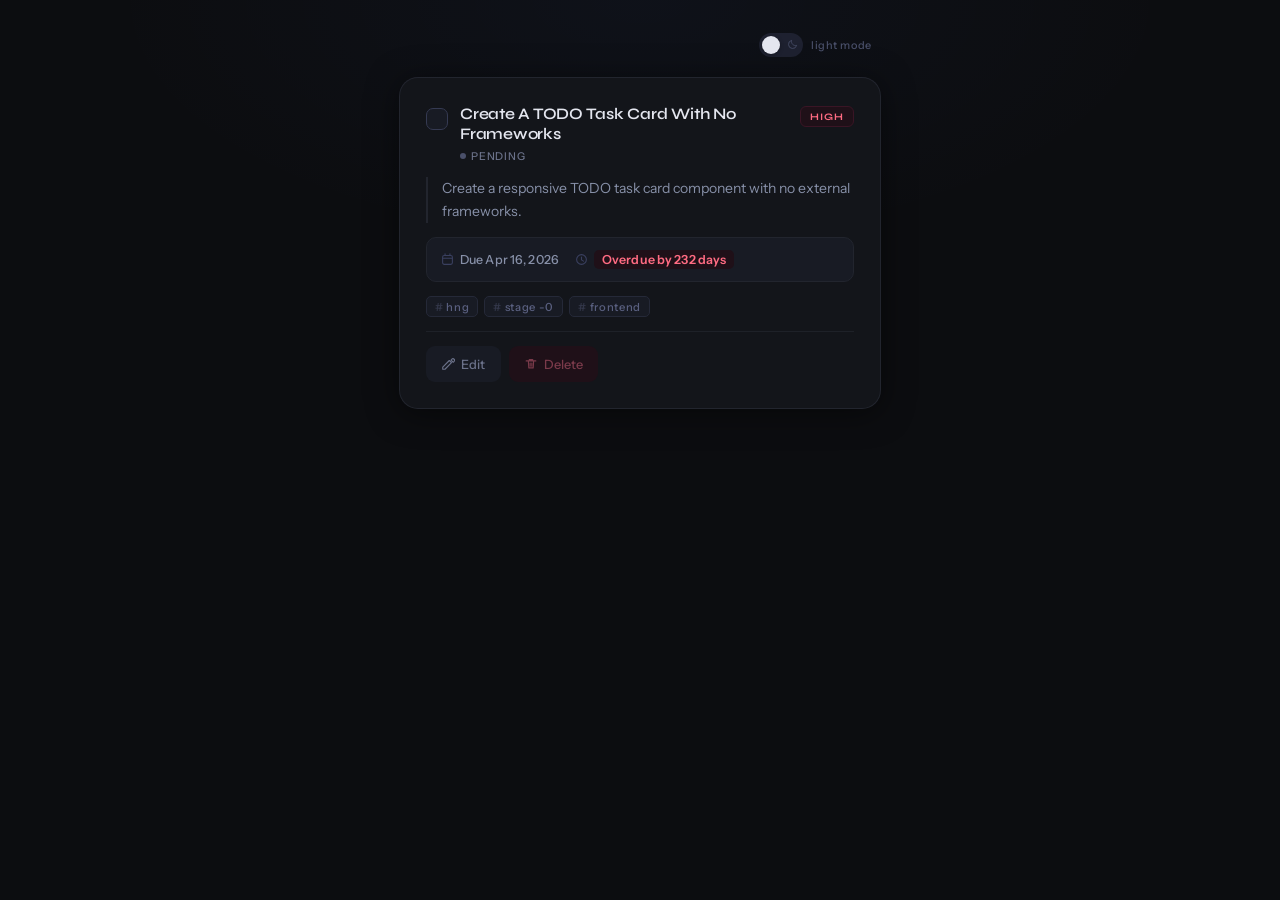
==== index.html @ 6ba3d1c9 "First Commit - a clean todo project" ====
<!DOCTYPE html>
<html lang="en" data-theme="dark">
<head>
  <meta charset="UTF-8" />
  <meta name="viewport" content="width=device-width, initial-scale=1.0" />
  <title>Todo Task Card</title>
  <link rel="preconnect" href="https://fonts.googleapis.com" />
  <link rel="preconnect" href="https://fonts.gstatic.com" crossorigin />
  <link
    href="https://fonts.googleapis.com/css2?family=Syne:wght@400;500;600;700&family=Instrument+Sans:ital,wght@0,400;0,500;0,600;1,400&display=swap"
    rel="stylesheet"
  />
  <link rel="stylesheet" href="style.css" />
</head>
<body>

  <!-- Skip link for keyboard users -->
  <a href="#task-card" class="skip-link">Skip to task</a>

  <div class="page-wrapper">

    <!-- Theme toggle -->
    <div class="toolbar" role="toolbar" aria-label="Display settings">
      <button
        id="theme-toggle"
        class="theme-btn"
        type="button"
        aria-label="Switch to light mode"
        aria-pressed="false"
      >
        <span class="theme-btn__track" aria-hidden="true">
          <span class="theme-btn__thumb"></span>
          <svg class="icon icon--sun" viewBox="0 0 20 20" fill="none" aria-hidden="true">
            <circle cx="10" cy="10" r="3.5" stroke="currentColor" stroke-width="1.5"/>
            <path d="M10 2v2M10 16v2M2 10h2M16 10h2M4.34 4.34l1.42 1.42M14.24 14.24l1.42 1.42M4.34 15.66l1.42-1.42M14.24 5.76l1.42-1.42" stroke="currentColor" stroke-width="1.5" stroke-linecap="round"/>
          </svg>
          <svg class="icon icon--moon" viewBox="0 0 20 20" fill="none" aria-hidden="true">
            <path d="M17.5 11.67A7.5 7.5 0 0 1 8.33 2.5a7.5 7.5 0 1 0 9.17 9.17Z" stroke="currentColor" stroke-width="1.5" stroke-linejoin="round"/>
          </svg>
        </span>
        <span class="theme-btn__label" aria-hidden="true">Light mode</span>
      </button>
    </div>

    <!-- ══════════════════════════════════════════
         TASK CARD — all required data-testid attrs
         ══════════════════════════════════════════ -->
    <article
      id="task-card"
      class="todo-card"
      data-testid="test-todo-card"
      aria-labelledby="todo-title"
    >

      <!-- ── Top bar: checkbox + title + priority ── -->
      <div class="todo-card__topbar">

        <!-- Checkbox -->
        <div class="checkbox-cell">
          <label class="checkbox-label" for="complete-toggle">
            <input
              type="checkbox"
              id="complete-toggle"
              class="checkbox-input"
              data-testid="test-todo-complete-toggle"
              aria-describedby="todo-title"
            />
            <span class="checkbox-visual" aria-hidden="true">
              <svg class="check-svg" viewBox="0 0 10 8" fill="none" aria-hidden="true">
                <path d="M1 4L3.8 7L9 1" stroke="currentColor" stroke-width="1.8" stroke-linecap="round" stroke-linejoin="round"/>
              </svg>
            </span>
            <span class="sr-only">Mark task complete</span>
          </label>
        </div>

        <!-- Title + status row -->
        <div class="todo-card__title-group">
          <h2
            class="todo-card__title"
            id="todo-title"
            data-testid="test-todo-title"
          >
            Create A TODO Task Card With No Frameworks
          </h2>

          <span
            class="status-badge"
            data-testid="test-todo-status"
            data-status="pending"
            role="status"
            aria-live="polite"
            aria-atomic="true"
            aria-label="Task status: Pending"
          >
            <span class="status-badge__dot" aria-hidden="true"></span>
            Pending
          </span>
        </div>

        <!-- Priority -->
        <span
          class="priority-badge"
          data-testid="test-todo-priority"
          data-priority="high"
          aria-label="Priority: High"
        >
          High
        </span>

      </div><!-- /.todo-card__topbar -->

      <!-- ── Description ── -->
      <p
        class="todo-card__description"
        data-testid="test-todo-description"
      >
        Create a responsive TODO task card component with no external frameworks.
      </p>

      <!-- ── Due date + time remaining ── -->
      <div class="todo-card__meta">
        <div class="meta-group">
          <svg class="meta-icon" viewBox="0 0 16 16" fill="none" aria-hidden="true">
            <rect x="2" y="3" width="12" height="11" rx="2" stroke="currentColor" stroke-width="1.3"/>
            <path d="M5 1v2M11 1v2M2 6.5h12" stroke="currentColor" stroke-width="1.3" stroke-linecap="round"/>
          </svg>
          <time
            class="due-date"
            data-testid="test-todo-due-date"
            datetime="2026-04-16T18:00:00"
          >
            Due Apr 16, 2026
          </time>
        </div>

        <div class="meta-group">
          <svg class="meta-icon" viewBox="0 0 16 16" fill="none" aria-hidden="true">
            <circle cx="8" cy="8" r="6" stroke="currentColor" stroke-width="1.3"/>
            <path d="M8 5v3.5l2.5 1.5" stroke="currentColor" stroke-width="1.3" stroke-linecap="round" stroke-linejoin="round"/>
          </svg>
          <span
            class="time-remaining"
            data-testid="test-todo-time-remaining"
            aria-live="polite"
            aria-atomic="true"
            aria-label="Time remaining: calculating"
          >
            Calculating…
          </span>
        </div>
      </div>

      <!-- ── Tags ── -->
      <ul
        class="tag-list"
        data-testid="test-todo-tags"
        role="list"
        aria-label="Task tags"
      >
        <li class="tag" data-testid="test-todo-tag-work" role="listitem">HNG</li>
        <li class="tag" data-testid="test-todo-tag-urgent" role="listitem">Stage -0</li>
        <li class="tag" data-testid="test-todo-tag-design" role="listitem">Frontend</li>
      </ul>

      <!-- ── Divider ── -->
      <hr class="todo-card__divider" aria-hidden="true" />

      <!-- ── Actions ── -->
      <div class="todo-card__actions">
        <button
          type="button"
          class="action-btn action-btn--edit"
          data-testid="test-todo-edit-button"
          aria-label="Edit task: Redesign the Onboarding Flow"
        >
          <svg class="action-btn__icon" viewBox="0 0 16 16" fill="none" aria-hidden="true">
            <path d="M2 14h2.5l7.5-7.5-2.5-2.5L2 11.5V14ZM12.5 2.5a1.77 1.77 0 0 1 2.5 2.5l-1 1-2.5-2.5 1-1Z" stroke="currentColor" stroke-width="1.3" stroke-linejoin="round"/>
          </svg>
          <span>Edit</span>
        </button>

        <button
          type="button"
          class="action-btn action-btn--delete"
          data-testid="test-todo-delete-button"
          aria-label="Delete task: Redesign the Onboarding Flow"
        >
          <svg class="action-btn__icon" viewBox="0 0 16 16" fill="none" aria-hidden="true">
            <path d="M2.5 4.5h11M6 4.5V3h4v1.5M5 4.5l.5 8h5l.5-8" stroke="currentColor" stroke-width="1.3" stroke-linecap="round" stroke-linejoin="round"/>
            <path d="M7 7v3.5M9 7v3.5" stroke="currentColor" stroke-width="1.3" stroke-linecap="round"/>
          </svg>
          <span>Delete</span>
        </button>
      </div>

    </article>
    <!-- /.todo-card -->

  </div><!-- /.page-wrapper -->

  <script src="script.js"></script>
</body>
</html>
---- style.css ----
/* ━━━━━━━━━━━━━━━━━━━━━━━━━━━━━━━━━━━━━━━━━━━━━━━━
   DESIGN TOKENS — CSS CUSTOM PROPERTIES
   ━━━━━━━━━━━━━━━━━━━━━━━━━━━━━━━━━━━━━━━━━━━━━━━━ */

[data-theme="dark"] {
  /* Surfaces */
  --clr-page-bg:        #0c0d10;
  --clr-card-bg:        #13151a;
  --clr-card-border:    #22252e;
  --clr-divider:        #1e2128;

  /* Text */
  --clr-text-primary:   #e4e6ef;
  --clr-text-secondary: #8790a8;
  --clr-text-muted:     #4a506a;
  --clr-text-struck:    #3a3f55;

  /* Accent */
  --clr-accent:         #4f80ff;
  --clr-accent-glow:    rgba(79, 128, 255, 0.18);

  /* Priority */
  --clr-pri-high-bg:    #1f1018;
  --clr-pri-high-text:  #ff6b82;
  --clr-pri-high-border:#3a1525;

  --clr-pri-med-bg:     #1c1610;
  --clr-pri-med-text:   #f5a623;
  --clr-pri-med-border: #3a2a14;

  --clr-pri-low-bg:     #0f1e18;
  --clr-pri-low-text:   #3dd68c;
  --clr-pri-low-border: #153024;

  /* Status */
  --clr-status-pending-dot:  #4a506a;
  --clr-status-pending-text: #6b728a;
  --clr-status-done-dot:     #3dd68c;
  --clr-status-done-text:    #3dd68c;

  /* Tags */
  --clr-tag-bg:         #181b24;
  --clr-tag-border:     #252938;
  --clr-tag-text:       #5a6080;

  /* Checkbox */
  --clr-checkbox-bg:    #181b24;
  --clr-checkbox-border:#353a52;

  /* Meta */
  --clr-meta-icon:      #3a4060;

  /* Time remaining states */
  --clr-time-ok-bg:     #181b24;
  --clr-time-ok-text:   #6b728a;
  --clr-time-soon-bg:   #1c1610;
  --clr-time-soon-text: #f5a623;
  --clr-time-over-bg:   #1f1018;
  --clr-time-over-text: #ff6b82;
  --clr-time-now-bg:    #1f1018;
  --clr-time-now-text:  #ff6b82;

  /* Buttons */
  --clr-btn-edit-bg:        #181b24;
  --clr-btn-edit-text:      #6b728a;
  --clr-btn-edit-hover-bg:  #1f2332;
  --clr-btn-edit-hover-text:#a0a8c8;

  --clr-btn-del-bg:         #1f1018;
  --clr-btn-del-text:       #7a3a4a;
  --clr-btn-del-hover-bg:   #2a1020;
  --clr-btn-del-hover-text: #ff6b82;

  /* Shadows */
  --shadow-card:        0 0 0 1px #22252e, 0 4px 32px rgba(0,0,0,0.5);
  --shadow-card-hover:  0 0 0 1px #2e3240, 0 8px 48px rgba(0,0,0,0.6);
  --shadow-focus:       0 0 0 3px rgba(79, 128, 255, 0.4);

  /* Toggle */
  --clr-toggle-track:   #1e2130;
  --clr-toggle-thumb:   #e4e6ef;
  --clr-toggle-icon:    #4a506a;
}

[data-theme="light"] {
  --clr-page-bg:        #eef0f5;
  --clr-card-bg:        #ffffff;
  --clr-card-border:    #dde1ec;
  --clr-divider:        #eff1f7;

  --clr-text-primary:   #14172a;
  --clr-text-secondary: #525878;
  --clr-text-muted:     #a0a6c0;
  --clr-text-struck:    #c0c4d8;

  --clr-accent:         #3a6af5;
  --clr-accent-glow:    rgba(58, 106, 245, 0.14);

  --clr-pri-high-bg:    #fff0f2;
  --clr-pri-high-text:  #d63050;
  --clr-pri-high-border:#ffd6de;

  --clr-pri-med-bg:     #fff8ec;
  --clr-pri-med-text:   #c47d00;
  --clr-pri-med-border: #ffe8b4;

  --clr-pri-low-bg:     #edfaf3;
  --clr-pri-low-text:   #1e8a56;
  --clr-pri-low-border: #c0f0d8;

  --clr-status-pending-dot:  #b0b6d0;
  --clr-status-pending-text: #7a8098;
  --clr-status-done-dot:     #1e8a56;
  --clr-status-done-text:    #1e8a56;

  --clr-tag-bg:         #f0f2f8;
  --clr-tag-border:     #dde1ec;
  --clr-tag-text:       #6870a0;

  --clr-checkbox-bg:    #f4f5fa;
  --clr-checkbox-border:#bec4dc;

  --clr-meta-icon:      #b0b6d0;

  --clr-time-ok-bg:     #f0f2f8;
  --clr-time-ok-text:   #6870a0;
  --clr-time-soon-bg:   #fff8ec;
  --clr-time-soon-text: #c47d00;
  --clr-time-over-bg:   #fff0f2;
  --clr-time-over-text: #d63050;
  --clr-time-now-bg:    #fff0f2;
  --clr-time-now-text:  #d63050;

  --clr-btn-edit-bg:        #f0f2f8;
  --clr-btn-edit-text:      #6870a0;
  --clr-btn-edit-hover-bg:  #e4e7f4;
  --clr-btn-edit-hover-text:#14172a;

  --clr-btn-del-bg:         #fff0f2;
  --clr-btn-del-text:       #c09090;
  --clr-btn-del-hover-bg:   #ffe0e4;
  --clr-btn-del-hover-text: #d63050;

  --shadow-card:        0 0 0 1px #dde1ec, 0 2px 20px rgba(0,0,0,0.06);
  --shadow-card-hover:  0 0 0 1px #c8cfe4, 0 6px 36px rgba(0,0,0,0.10);
  --shadow-focus:       0 0 0 3px rgba(58, 106, 245, 0.35);

  --clr-toggle-track:   #dde1ec;
  --clr-toggle-thumb:   #3a6af5;
  --clr-toggle-icon:    #7a8098;
}

/* ━━━━━━━━━━━━━━━━━━━━━━━━━━━━━━━━━━━━━━━━━━━━━━━━
   RESET
   ━━━━━━━━━━━━━━━━━━━━━━━━━━━━━━━━━━━━━━━━━━━━━━━━ */

*, *::before, *::after {
  box-sizing: border-box;
  margin: 0;
  padding: 0;
}

html {
  -webkit-text-size-adjust: 100%;
  scroll-behavior: smooth;
}

/* ━━━━━━━━━━━━━━━━━━━━━━━━━━━━━━━━━━━━━━━━━━━━━━━━
   BASE
   ━━━━━━━━━━━━━━━━━━━━━━━━━━━━━━━━━━━━━━━━━━━━━━━━ */

body {
  font-family: 'Instrument Sans', sans-serif;
  background-color: var(--clr-page-bg);
  color: var(--clr-text-primary);
  min-height: 100vh;
  display: flex;
  flex-direction: column;
  align-items: center;
  padding: 1.25rem 1rem 4rem;
  transition: background-color 0.3s ease, color 0.3s ease;
  /* Subtle page texture */
  background-image: radial-gradient(ellipse 60% 40% at 50% 0%, rgba(79,128,255,0.04) 0%, transparent 70%);
}

/* ━━━━━━━━━━━━━━━━━━━━━━━━━━━━━━━━━━━━━━━━━━━━━━━━
   ACCESSIBILITY: SKIP LINK
   ━━━━━━━━━━━━━━━━━━━━━━━━━━━━━━━━━━━━━━━━━━━━━━━━ */

.skip-link {
  position: absolute;
  top: -100%;
  left: 0.5rem;
  z-index: 100;
  padding: 0.4rem 0.8rem;
  border-radius: 6px;
  background: var(--clr-accent);
  color: #fff;
  font-size: 0.8rem;
  font-weight: 600;
  text-decoration: none;
  transition: top 0.2s;
}
.skip-link:focus {
  top: 0.5rem;
}

/* ━━━━━━━━━━━━━━━━━━━━━━━━━━━━━━━━━━━━━━━━━━━━━━━━
   SCREEN READER ONLY
   ━━━━━━━━━━━━━━━━━━━━━━━━━━━━━━━━━━━━━━━━━━━━━━━━ */

.sr-only {
  position: absolute;
  width: 1px;
  height: 1px;
  padding: 0;
  margin: -1px;
  overflow: hidden;
  clip: rect(0, 0, 0, 0);
  white-space: nowrap;
  border: 0;
}

/* ━━━━━━━━━━━━━━━━━━━━━━━━━━━━━━━━━━━━━━━━━━━━━━━━
   PAGE WRAPPER
   ━━━━━━━━━━━━━━━━━━━━━━━━━━━━━━━━━━━━━━━━━━━━━━━━ */

.page-wrapper {
  width: 100%;
  max-width: 480px;
  display: flex;
  flex-direction: column;
  align-items: stretch;
  gap: 1rem;
}

/* ━━━━━━━━━━━━━━━━━━━━━━━━━━━━━━━━━━━━━━━━━━━━━━━━
   TOOLBAR (theme toggle row)
   ━━━━━━━━━━━━━━━━━━━━━━━━━━━━━━━━━━━━━━━━━━━━━━━━ */

.toolbar {
  display: flex;
  justify-content: flex-end;
  padding: 0 0.125rem;
}

/* ━━━━━━━━━━━━━━━━━━━━━━━━━━━━━━━━━━━━━━━━━━━━━━━━
   THEME BUTTON
   ━━━━━━━━━━━━━━━━━━━━━━━━━━━━━━━━━━━━━━━━━━━━━━━━ */

.theme-btn {
  display: inline-flex;
  align-items: center;
  gap: 0.5rem;
  background: none;
  border: none;
  cursor: pointer;
  padding: 0.3rem 0.4rem;
  border-radius: 8px;
  color: var(--clr-text-muted);
  font-family: 'Instrument Sans', sans-serif;
  font-size: 0.7rem;
  font-weight: 500;
  letter-spacing: 0.04em;
  transition: color 0.25s ease;
  -webkit-tap-highlight-color: transparent;
}

.theme-btn:hover {
  color: var(--clr-text-secondary);
}

.theme-btn:focus-visible {
  outline: none;
  box-shadow: var(--shadow-focus);
  border-radius: 8px;
}

.theme-btn__track {
  position: relative;
  width: 44px;
  height: 24px;
  background: var(--clr-toggle-track);
  border-radius: 12px;
  display: flex;
  align-items: center;
  justify-content: space-between;
  padding: 0 5px;
  flex-shrink: 0;
  transition: background 0.3s ease;
  overflow: hidden;
}

.icon {
  width: 11px;
  height: 11px;
  color: var(--clr-toggle-icon);
  flex-shrink: 0;
  transition: color 0.3s ease, opacity 0.3s ease;
  position: relative;
  z-index: 1;
}

.theme-btn__thumb {
  position: absolute;
  top: 3px;
  left: 3px;
  width: 18px;
  height: 18px;
  background: var(--clr-toggle-thumb);
  border-radius: 50%;
  z-index: 2;
  transition: transform 0.3s cubic-bezier(0.34, 1.56, 0.64, 1),
              background 0.3s ease;
  box-shadow: 0 1px 4px rgba(0,0,0,0.3);
}

[data-theme="light"] .theme-btn__thumb {
  transform: translateX(20px);
}

.theme-btn__label {
  font-size: 0.68rem;
  letter-spacing: 0.05em;
  text-transform: lowercase;
  color: var(--clr-text-muted);
  transition: color 0.25s ease;
}

/* ━━━━━━━━━━━━━━━━━━━━━━━━━━━━━━━━━━━━━━━━━━━━━━━━
   TODO CARD
   ━━━━━━━━━━━━━━━━━━━━━━━━━━━━━━━━━━━━━━━━━━━━━━━━ */

.todo-card {
  width: 100%;
  background: var(--clr-card-bg);
  border-radius: 18px;
  padding: 1.375rem 1.375rem 1.25rem;
  display: flex;
  flex-direction: column;
  gap: 0.875rem;
  box-shadow: var(--shadow-card);
  transition:
    background 0.3s ease,
    box-shadow 0.3s ease,
    transform 0.2s ease;
  /* Entry animation */
  animation: cardIn 0.45s cubic-bezier(0.22, 1, 0.36, 1) both;
  /* Prevent overflow on long words */
  overflow-wrap: break-word;
  word-break: break-word;
}

.todo-card:hover {
  box-shadow: var(--shadow-card-hover);
  transform: translateY(-2px);
}

/* ── Top Bar: checkbox | title+status | priority ── */

.todo-card__topbar {
  display: flex;
  align-items: flex-start;
  gap: 0.75rem;
}

/* ━━━━━━━━━━━━━━━━━━━━━━━━━━━━━━━━━━━━━━━━━━━━━━━━
   CHECKBOX
   ━━━━━━━━━━━━━━━━━━━━━━━━━━━━━━━━━━━━━━━━━━━━━━━━ */

.checkbox-cell {
  flex-shrink: 0;
  padding-top: 3px;
}

.checkbox-label {
  display: inline-flex;
  cursor: pointer;
  -webkit-tap-highlight-color: transparent;
}

/* Hide native checkbox visually, keep it accessible */
.checkbox-input {
  position: absolute;
  opacity: 0;
  width: 0;
  height: 0;
  pointer-events: none;
}

.checkbox-visual {
  display: flex;
  align-items: center;
  justify-content: center;
  width: 22px;
  height: 22px;
  border-radius: 7px;
  background: var(--clr-checkbox-bg);
  border: 1.5px solid var(--clr-checkbox-border);
  transition:
    background 0.2s ease,
    border-color 0.2s ease,
    transform 0.15s ease,
    box-shadow 0.2s ease;
  color: transparent;
  flex-shrink: 0;
}

/* Hover state */
.checkbox-label:hover .checkbox-visual {
  border-color: var(--clr-accent);
  transform: scale(1.06);
}

/* Keyboard focus on the hidden input → style the visual */
.checkbox-input:focus-visible + .checkbox-visual {
  box-shadow: var(--shadow-focus);
  border-color: var(--clr-accent);
}

.check-svg {
  width: 10px;
  height: 8px;
  opacity: 0;
  transform: scale(0.5) rotate(-10deg);
  transition: opacity 0.18s ease, transform 0.22s cubic-bezier(0.34, 1.56, 0.64, 1);
}

/* Checked states */
.checkbox-input:checked + .checkbox-visual {
  background: var(--clr-accent);
  border-color: var(--clr-accent);
  color: #fff;
  box-shadow: 0 2px 12px var(--clr-accent-glow);
}

.checkbox-input:checked + .checkbox-visual .check-svg {
  opacity: 1;
  transform: scale(1) rotate(0deg);
}

/* ━━━━━━━━━━━━━━━━━━━━━━━━━━━━━━━━━━━━━━━━━━━━━━━━
   TITLE GROUP
   ━━━━━━━━━━━━━━━━━━━━━━━━━━━━━━━━━━━━━━━━━━━━━━━━ */

.todo-card__title-group {
  flex: 1;
  min-width: 0;
  display: flex;
  flex-direction: column;
  gap: 0.3rem;
}

.todo-card__title {
  font-family: 'Syne', sans-serif;
  font-size: 1rem;
  font-weight: 600;
  color: var(--clr-text-primary);
  line-height: 1.3;
  letter-spacing: -0.015em;
  transition: color 0.25s ease, text-decoration-color 0.25s ease;
}

/* Completed state */
.todo-card__title.is-done {
  text-decoration: line-through;
  text-decoration-thickness: 1.5px;
  text-decoration-color: var(--clr-text-muted);
  color: var(--clr-text-struck);
}

/* ━━━━━━━━━━━━━━━━━━━━━━━━━━━━━━━━━━━━━━━━━━━━━━━━
   STATUS BADGE
   ━━━━━━━━━━━━━━━━━━━━━━━━━━━━━━━━━━━━━━━━━━━━━━━━ */

.status-badge {
  display: inline-flex;
  align-items: center;
  gap: 5px;
  font-size: 0.67rem;
  font-weight: 500;
  letter-spacing: 0.07em;
  text-transform: uppercase;
  color: var(--clr-status-pending-text);
  width: fit-content;
  transition: color 0.25s ease;
}

.status-badge__dot {
  width: 6px;
  height: 6px;
  border-radius: 50%;
  background: var(--clr-status-pending-dot);
  flex-shrink: 0;
  transition: background 0.25s ease;
}

.status-badge[data-status="done"] {
  color: var(--clr-status-done-text);
}

.status-badge[data-status="done"] .status-badge__dot {
  background: var(--clr-status-done-dot);
  box-shadow: 0 0 6px var(--clr-status-done-dot);
}

/* ━━━━━━━━━━━━━━━━━━━━━━━━━━━━━━━━━━━━━━━━━━━━━━━━
   PRIORITY BADGE
   ━━━━━━━━━━━━━━━━━━━━━━━━━━━━━━━━━━━━━━━━━━━━━━━━ */

.priority-badge {
  flex-shrink: 0;
  font-family: 'Syne', sans-serif;
  font-size: 0.62rem;
  font-weight: 700;
  letter-spacing: 0.09em;
  text-transform: uppercase;
  padding: 4px 9px 3px;
  border-radius: 6px;
  border: 1px solid transparent;
  align-self: flex-start;
  margin-top: 2px;
  transition: background 0.25s ease, color 0.25s ease, border-color 0.25s ease;
}

.priority-badge[data-priority="high"] {
  background: var(--clr-pri-high-bg);
  color: var(--clr-pri-high-text);
  border-color: var(--clr-pri-high-border);
}

.priority-badge[data-priority="medium"] {
  background: var(--clr-pri-med-bg);
  color: var(--clr-pri-med-text);
  border-color: var(--clr-pri-med-border);
}

.priority-badge[data-priority="low"] {
  background: var(--clr-pri-low-bg);
  color: var(--clr-pri-low-text);
  border-color: var(--clr-pri-low-border);
}

/* ━━━━━━━━━━━━━━━━━━━━━━━━━━━━━━━━━━━━━━━━━━━━━━━━
   DESCRIPTION
   ━━━━━━━━━━━━━━━━━━━━━━━━━━━━━━━━━━━━━━━━━━━━━━━━ */

.todo-card__description {
  font-size: 0.875rem;
  font-weight: 400;
  line-height: 1.65;
  color: var(--clr-text-secondary);
  padding-left: 0.9rem;
  border-left: 2px solid var(--clr-card-border);
  transition: color 0.25s ease, border-color 0.25s ease;
}

/* ━━━━━━━━━━━━━━━━━━━━━━━━━━━━━━━━━━━━━━━━━━━━━━━━
   META ROW (due date + time remaining)
   ━━━━━━━━━━━━━━━━━━━━━━━━━━━━━━━━━━━━━━━━━━━━━━━━ */

.todo-card__meta {
  display: flex;
  align-items: center;
  flex-wrap: wrap;
  gap: 0.5rem 1rem;
  padding: 0.75rem 0.875rem;
  background: var(--clr-tag-bg);
  border-radius: 10px;
  border: 1px solid var(--clr-card-border);
  transition: background 0.25s ease, border-color 0.25s ease;
}

.meta-group {
  display: flex;
  align-items: center;
  gap: 0.375rem;
}

.meta-icon {
  width: 13px;
  height: 13px;
  color: var(--clr-meta-icon);
  flex-shrink: 0;
  transition: color 0.25s ease;
}

.due-date {
  font-family: 'Instrument Sans', sans-serif;
  font-size: 0.78rem;
  font-weight: 500;
  color: var(--clr-text-secondary);
  letter-spacing: 0.01em;
  transition: color 0.25s ease;
}

/* TIME REMAINING — shared */
.time-remaining {
  font-family: 'Instrument Sans', sans-serif;
  font-size: 0.78rem;
  font-weight: 600;
  letter-spacing: 0.01em;
  padding: 2px 8px;
  border-radius: 5px;
  transition: background 0.25s ease, color 0.25s ease;
}

/* States */
.time-remaining.t--ok {
  background: var(--clr-time-ok-bg);
  color: var(--clr-time-ok-text);
}
.time-remaining.t--soon {
  background: var(--clr-time-soon-bg);
  color: var(--clr-time-soon-text);
}
.time-remaining.t--overdue {
  background: var(--clr-time-over-bg);
  color: var(--clr-time-over-text);
}
.time-remaining.t--now {
  background: var(--clr-time-now-bg);
  color: var(--clr-time-now-text);
  animation: blink-now 1.5s ease-in-out infinite;
}

@keyframes blink-now {
  0%, 100% { opacity: 1; }
  50%       { opacity: 0.55; }
}

/* ━━━━━━━━━━━━━━━━━━━━━━━━━━━━━━━━━━━━━━━━━━━━━━━━
   TAGS
   ━━━━━━━━━━━━━━━━━━━━━━━━━━━━━━━━━━━━━━━━━━━━━━━━ */

.tag-list {
  list-style: none;
  display: flex;
  flex-wrap: wrap;
  gap: 0.375rem;
}

.tag {
  font-size: 0.7rem;
  font-weight: 500;
  letter-spacing: 0.06em;
  text-transform: lowercase;
  color: var(--clr-tag-text);
  background: var(--clr-tag-bg);
  border: 1px solid var(--clr-tag-border);
  border-radius: 5px;
  padding: 3px 8px 2px;
  transition:
    background 0.2s ease,
    color 0.2s ease,
    border-color 0.2s ease,
    transform 0.15s ease;
  cursor: default;
  user-select: none;
}

.tag::before {
  content: '# ';
  opacity: 0.4;
}

.tag:hover {
  color: var(--clr-text-primary);
  border-color: var(--clr-accent);
  transform: translateY(-1px);
}

/* ━━━━━━━━━━━━━━━━━━━━━━━━━━━━━━━━━━━━━━━━━━━━━━━━
   DIVIDER
   ━━━━━━━━━━━━━━━━━━━━━━━━━━━━━━━━━━━━━━━━━━━━━━━━ */

.todo-card__divider {
  border: none;
  border-top: 1px solid var(--clr-divider);
  margin: 0;
  transition: border-color 0.25s ease;
}

/* ━━━━━━━━━━━━━━━━━━━━━━━━━━━━━━━━━━━━━━━━━━━━━━━━
   ACTIONS
   ━━━━━━━━━━━━━━━━━━━━━━━━━━━━━━━━━━━━━━━━━━━━━━━━ */

.todo-card__actions {
  display: flex;
  gap: 0.5rem;
  flex-wrap: wrap;
}

.action-btn {
  display: inline-flex;
  align-items: center;
  gap: 0.375rem;
  font-family: 'Instrument Sans', sans-serif;
  font-size: 0.8rem;
  font-weight: 500;
  letter-spacing: 0.01em;
  padding: 0.5rem 0.875rem;
  border-radius: 9px;
  border: 1px solid transparent;
  cursor: pointer;
  transition:
    background 0.18s ease,
    color 0.18s ease,
    box-shadow 0.18s ease,
    transform 0.12s ease;
  -webkit-tap-highlight-color: transparent;
  /* Ensure minimum touch target */
  min-height: 36px;
}

.action-btn:focus-visible {
  outline: none;
  box-shadow: var(--shadow-focus);
}

.action-btn:active {
  transform: scale(0.96);
}

.action-btn__icon {
  width: 14px;
  height: 14px;
  flex-shrink: 0;
}

/* Edit */
.action-btn--edit {
  background: var(--clr-btn-edit-bg);
  color: var(--clr-btn-edit-text);
}
.action-btn--edit:hover {
  background: var(--clr-btn-edit-hover-bg);
  color: var(--clr-btn-edit-hover-text);
}

/* Delete */
.action-btn--delete {
  background: var(--clr-btn-del-bg);
  color: var(--clr-btn-del-text);
}
.action-btn--delete:hover {
  background: var(--clr-btn-del-hover-bg);
  color: var(--clr-btn-del-hover-text);
}

/* ━━━━━━━━━━━━━━━━━━━━━━━━━━━━━━━━━━━━━━━━━━━━━━━━
   ENTRANCE ANIMATION
   ━━━━━━━━━━━━━━━━━━━━━━━━━━━━━━━━━━━━━━━━━━━━━━━━ */

@keyframes cardIn {
  from {
    opacity: 0;
    transform: translateY(16px) scale(0.985);
  }
  to {
    opacity: 1;
    transform: translateY(0) scale(1);
  }
}

/* ━━━━━━━━━━━━━━━━━━━━━━━━━━━━━━━━━━━━━━━━━━━━━━━━
   REDUCED MOTION
   ━━━━━━━━━━━━━━━━━━━━━━━━━━━━━━━━━━━━━━━━━━━━━━━━ */

@media (prefers-reduced-motion: reduce) {
  .todo-card {
    animation: none;
  }
  .todo-card:hover {
    transform: none;
  }
  .theme-btn__thumb,
  .check-svg,
  .checkbox-visual {
    transition: none;
  }
  .time-remaining.t--now {
    animation: none;
  }
}

/* ━━━━━━━━━━━━━━━━━━━━━━━━━━━━━━━━━━━━━━━━━━━━━━━━
   RESPONSIVE
   ━━━━━━━━━━━━━━━━━━━━━━━━━━━━━━━━━━━━━━━━━━━━━━━━ */

/* Mobile first — 320px base */

@media (min-width: 420px) {
  body {
    padding: 1.75rem 1.5rem 4rem;
  }
  .todo-card {
    padding: 1.625rem;
  }
}

/* Narrow screens: stack action buttons */
@media (max-width: 360px) {
  .todo-card__actions {
    flex-direction: column;
  }
  .action-btn {
    width: 100%;
    justify-content: center;
  }
  .todo-card__meta {
    flex-direction: column;
    align-items: flex-start;
    gap: 0.5rem;
  }
}

/* Guard against horizontal overflow everywhere */
@media (max-width: 480px) {
  .todo-card__title {
    font-size: 0.975rem;
  }
}
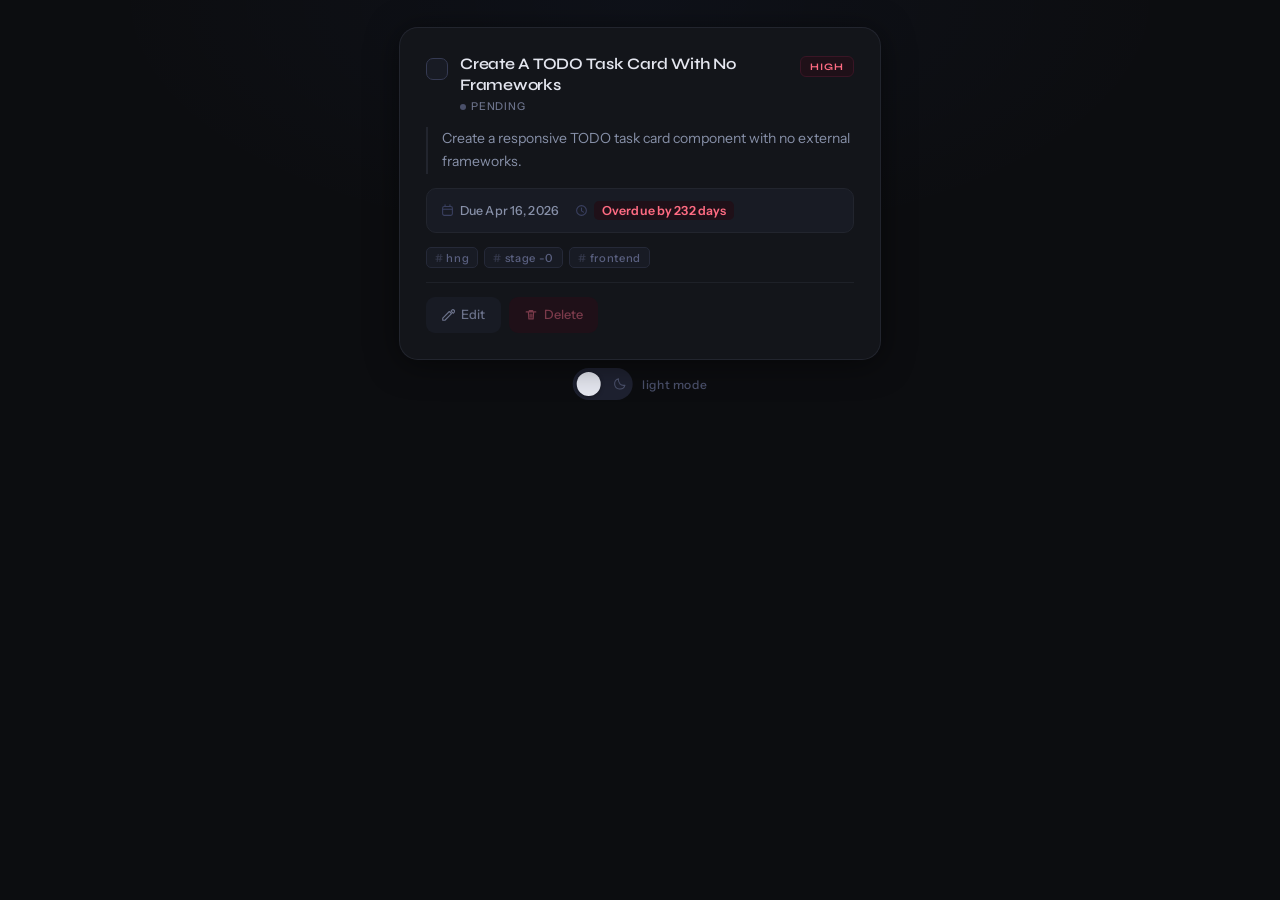
==== commit e7f85f48: "3rd commit - Just renamed files" ====
--- a/index.html
+++ b/index.html
@@ -10,7 +10,7 @@
     href="https://fonts.googleapis.com/css2?family=Syne:wght@400;500;600;700&family=Instrument+Sans:ital,wght@0,400;0,500;0,600;1,400&display=swap"
     rel="stylesheet"
   />
-  <link rel="stylesheet" href="style.css" />
+  <link rel="stylesheet" href="theme.css" />
 </head>
 <body>
 
@@ -199,6 +199,7 @@
 
   </div><!-- /.page-wrapper -->
 
-  <script src="script.js"></script>
+  <script src="engine.js"></script>
+  <script src="components/task-card.js"></script>
 </body>
 </html>
--- a/theme.css
+++ b/theme.css
@@ -0,0 +1,829 @@
+/* ━━━━━━━━━━━━━━━━━━━━━━━━━━━━━━━━━━━━━━━━━━━━━━━━
+   DESIGN TOKENS — CSS CUSTOM PROPERTIES
+   ━━━━━━━━━━━━━━━━━━━━━━━━━━━━━━━━━━━━━━━━━━━━━━━━ */
+
+[data-theme="dark"] {
+  /* Surfaces */
+  --clr-page-bg:        #0c0d10;
+  --clr-card-bg:        #13151a;
+  --clr-card-border:    #22252e;
+  --clr-divider:        #1e2128;
+
+  /* Text */
+  --clr-text-primary:   #e4e6ef;
+  --clr-text-secondary: #8790a8;
+  --clr-text-muted:     #4a506a;
+  --clr-text-struck:    #3a3f55;
+
+  /* Accent */
+  --clr-accent:         #4f80ff;
+  --clr-accent-glow:    rgba(79, 128, 255, 0.18);
+
+  /* Priority */
+  --clr-pri-high-bg:    #1f1018;
+  --clr-pri-high-text:  #ff6b82;
+  --clr-pri-high-border:#3a1525;
+
+  --clr-pri-med-bg:     #1c1610;
+  --clr-pri-med-text:   #f5a623;
+  --clr-pri-med-border: #3a2a14;
+
+  --clr-pri-low-bg:     #0f1e18;
+  --clr-pri-low-text:   #3dd68c;
+  --clr-pri-low-border: #153024;
+
+  /* Status */
+  --clr-status-pending-dot:  #4a506a;
+  --clr-status-pending-text: #6b728a;
+  --clr-status-done-dot:     #3dd68c;
+  --clr-status-done-text:    #3dd68c;
+
+  /* Tags */
+  --clr-tag-bg:         #181b24;
+  --clr-tag-border:     #252938;
+  --clr-tag-text:       #5a6080;
+
+  /* Checkbox */
+  --clr-checkbox-bg:    #181b24;
+  --clr-checkbox-border:#353a52;
+
+  /* Meta */
+  --clr-meta-icon:      #3a4060;
+
+  /* Time remaining states */
+  --clr-time-ok-bg:     #181b24;
+  --clr-time-ok-text:   #6b728a;
+  --clr-time-soon-bg:   #1c1610;
+  --clr-time-soon-text: #f5a623;
+  --clr-time-over-bg:   #1f1018;
+  --clr-time-over-text: #ff6b82;
+  --clr-time-now-bg:    #1f1018;
+  --clr-time-now-text:  #ff6b82;
+
+  /* Buttons */
+  --clr-btn-edit-bg:        #181b24;
+  --clr-btn-edit-text:      #6b728a;
+  --clr-btn-edit-hover-bg:  #1f2332;
+  --clr-btn-edit-hover-text:#a0a8c8;
+
+  --clr-btn-del-bg:         #1f1018;
+  --clr-btn-del-text:       #7a3a4a;
+  --clr-btn-del-hover-bg:   #2a1020;
+  --clr-btn-del-hover-text: #ff6b82;
+
+  /* Shadows */
+  --shadow-card:        0 0 0 1px #22252e, 0 4px 32px rgba(0,0,0,0.5);
+  --shadow-card-hover:  0 0 0 1px #2e3240, 0 8px 48px rgba(0,0,0,0.6);
+  --shadow-focus:       0 0 0 3px rgba(79, 128, 255, 0.4);
+
+  /* Toggle */
+  --clr-toggle-track:   #1e2130;
+  --clr-toggle-thumb:   #e4e6ef;
+  --clr-toggle-icon:    #4a506a;
+}
+
+[data-theme="light"] {
+  --clr-page-bg:        #eef0f5;
+  --clr-card-bg:        #ffffff;
+  --clr-card-border:    #dde1ec;
+  --clr-divider:        #eff1f7;
+
+  --clr-text-primary:   #14172a;
+  --clr-text-secondary: #525878;
+  --clr-text-muted:     #a0a6c0;
+  --clr-text-struck:    #c0c4d8;
+
+  --clr-accent:         #3a6af5;
+  --clr-accent-glow:    rgba(58, 106, 245, 0.14);
+
+  --clr-pri-high-bg:    #fff0f2;
+  --clr-pri-high-text:  #d63050;
+  --clr-pri-high-border:#ffd6de;
+
+  --clr-pri-med-bg:     #fff8ec;
+  --clr-pri-med-text:   #c47d00;
+  --clr-pri-med-border: #ffe8b4;
+
+  --clr-pri-low-bg:     #edfaf3;
+  --clr-pri-low-text:   #1e8a56;
+  --clr-pri-low-border: #c0f0d8;
+
+  --clr-status-pending-dot:  #b0b6d0;
+  --clr-status-pending-text: #7a8098;
+  --clr-status-done-dot:     #1e8a56;
+  --clr-status-done-text:    #1e8a56;
+
+  --clr-tag-bg:         #f0f2f8;
+  --clr-tag-border:     #dde1ec;
+  --clr-tag-text:       #6870a0;
+
+  --clr-checkbox-bg:    #f4f5fa;
+  --clr-checkbox-border:#bec4dc;
+
+  --clr-meta-icon:      #b0b6d0;
+
+  --clr-time-ok-bg:     #f0f2f8;
+  --clr-time-ok-text:   #6870a0;
+  --clr-time-soon-bg:   #fff8ec;
+  --clr-time-soon-text: #c47d00;
+  --clr-time-over-bg:   #fff0f2;
+  --clr-time-over-text: #d63050;
+  --clr-time-now-bg:    #fff0f2;
+  --clr-time-now-text:  #d63050;
+
+  --clr-btn-edit-bg:        #f0f2f8;
+  --clr-btn-edit-text:      #6870a0;
+  --clr-btn-edit-hover-bg:  #e4e7f4;
+  --clr-btn-edit-hover-text:#14172a;
+
+  --clr-btn-del-bg:         #fff0f2;
+  --clr-btn-del-text:       #c09090;
+  --clr-btn-del-hover-bg:   #ffe0e4;
+  --clr-btn-del-hover-text: #d63050;
+
+  --shadow-card:        0 0 0 1px #dde1ec, 0 2px 20px rgba(0,0,0,0.06);
+  --shadow-card-hover:  0 0 0 1px #c8cfe4, 0 6px 36px rgba(0,0,0,0.10);
+  --shadow-focus:       0 0 0 3px rgba(58, 106, 245, 0.35);
+
+  --clr-toggle-track:   #dde1ec;
+  --clr-toggle-thumb:   #3a6af5;
+  --clr-toggle-icon:    #7a8098;
+}
+
+/* ━━━━━━━━━━━━━━━━━━━━━━━━━━━━━━━━━━━━━━━━━━━━━━━━
+   RESET
+   ━━━━━━━━━━━━━━━━━━━━━━━━━━━━━━━━━━━━━━━━━━━━━━━━ */
+
+*, *::before, *::after {
+  box-sizing: border-box;
+  margin: 0;
+  padding: 0;
+}
+
+html {
+  -webkit-text-size-adjust: 100%;
+  scroll-behavior: smooth;
+}
+
+/* ━━━━━━━━━━━━━━━━━━━━━━━━━━━━━━━━━━━━━━━━━━━━━━━━
+   BASE
+   ━━━━━━━━━━━━━━━━━━━━━━━━━━━━━━━━━━━━━━━━━━━━━━━━ */
+
+body {
+  font-family: 'Instrument Sans', sans-serif;
+  background-color: var(--clr-page-bg);
+  color: var(--clr-text-primary);
+  min-height: 100vh;
+  display: flex;
+  flex-direction: column;
+  align-items: center;
+  padding: 1.25rem 1rem 4rem;
+  transition: background-color 0.3s ease, color 0.3s ease;
+  /* Subtle page texture */
+  background-image: radial-gradient(ellipse 60% 40% at 50% 0%, rgba(79,128,255,0.04) 0%, transparent 70%);
+}
+
+/* ━━━━━━━━━━━━━━━━━━━━━━━━━━━━━━━━━━━━━━━━━━━━━━━━
+   ACCESSIBILITY: SKIP LINK
+   ━━━━━━━━━━━━━━━━━━━━━━━━━━━━━━━━━━━━━━━━━━━━━━━━ */
+
+.skip-link {
+  position: absolute;
+  top: -100%;
+  left: 0.5rem;
+  z-index: 100;
+  padding: 0.4rem 0.8rem;
+  border-radius: 6px;
+  background: var(--clr-accent);
+  color: #fff;
+  font-size: 0.8rem;
+  font-weight: 600;
+  text-decoration: none;
+  transition: top 0.2s;
+}
+.skip-link:focus {
+  top: 0.5rem;
+}
+
+/* ━━━━━━━━━━━━━━━━━━━━━━━━━━━━━━━━━━━━━━━━━━━━━━━━
+   SCREEN READER ONLY
+   ━━━━━━━━━━━━━━━━━━━━━━━━━━━━━━━━━━━━━━━━━━━━━━━━ */
+
+.sr-only {
+  position: absolute;
+  width: 1px;
+  height: 1px;
+  padding: 0;
+  margin: -1px;
+  overflow: hidden;
+  clip: rect(0, 0, 0, 0);
+  white-space: nowrap;
+  border: 0;
+}
+
+/* ━━━━━━━━━━━━━━━━━━━━━━━━━━━━━━━━━━━━━━━━━━━━━━━━
+   PAGE WRAPPER
+   ━━━━━━━━━━━━━━━━━━━━━━━━━━━━━━━━━━━━━━━━━━━━━━━━ */
+
+.page-wrapper {
+  width: 100%;
+  max-width: 480px;
+  display: flex;
+  flex-direction: column;
+  align-items: stretch;
+  gap: 1rem;
+  position: relative;
+  padding-bottom: 3rem;
+}
+
+/* ━━━━━━━━━━━━━━━━━━━━━━━━━━━━━━━━━━━━━━━━━━━━━━━━
+   TOOLBAR (theme toggle row)
+   ━━━━━━━━━━━━━━━━━━━━━━━━━━━━━━━━━━━━━━━━━━━━━━━━ */
+
+.toolbar {
+  position: absolute;
+  bottom: 0;
+  left: 50%;
+  transform: translateX(-50%);
+  display: flex;
+  justify-content: center;
+  padding: 0 0.125rem;
+}
+
+/* ━━━━━━━━━━━━━━━━━━━━━━━━━━━━━━━━━━━━━━━━━━━━━━━━
+   THEME BUTTON
+   ━━━━━━━━━━━━━━━━━━━━━━━━━━━━━━━━━━━━━━━━━━━━━━━━ */
+
+.theme-btn {
+  display: inline-flex;
+  align-items: center;
+  gap: 0.6rem;
+  background: none;
+  border: none;
+  cursor: pointer;
+  padding: 0.4rem 0.5rem;
+  border-radius: 10px;
+  color: var(--clr-text-muted);
+  font-family: 'Instrument Sans', sans-serif;
+  font-size: 0.8rem;
+  font-weight: 500;
+  letter-spacing: 0.04em;
+  transition: color 0.25s ease;
+  -webkit-tap-highlight-color: transparent;
+}
+
+.theme-btn:hover {
+  color: var(--clr-text-secondary);
+}
+
+.theme-btn:focus-visible {
+  outline: none;
+  box-shadow: var(--shadow-focus);
+  border-radius: 8px;
+}
+
+.theme-btn__track {
+  position: relative;
+  width: 60px;
+  height: 32px;
+  background: var(--clr-toggle-track);
+  border-radius: 16px;
+  display: flex;
+  align-items: center;
+  justify-content: space-between;
+  padding: 0 6px;
+  flex-shrink: 0;
+  transition: background 0.3s ease;
+  overflow: hidden;
+}
+
+.icon {
+  width: 14px;
+  height: 14px;
+  color: var(--clr-toggle-icon);
+  flex-shrink: 0;
+  transition: color 0.3s ease, opacity 0.3s ease;
+  position: relative;
+  z-index: 1;
+}
+
+.theme-btn__thumb {
+  position: absolute;
+  top: 4px;
+  left: 4px;
+  width: 24px;
+  height: 24px;
+  background: var(--clr-toggle-thumb);
+  border-radius: 50%;
+  z-index: 2;
+  transition: transform 0.3s cubic-bezier(0.34, 1.56, 0.64, 1),
+              background 0.3s ease;
+  box-shadow: 0 1px 4px rgba(0,0,0,0.3);
+}
+
+[data-theme="light"] .theme-btn__thumb {
+  transform: translateX(24px);
+}
+
+.theme-btn__label {
+  font-size: 0.75rem;
+  letter-spacing: 0.05em;
+  text-transform: lowercase;
+  color: var(--clr-text-muted);
+  transition: color 0.25s ease;
+}
+
+/* ━━━━━━━━━━━━━━━━━━━━━━━━━━━━━━━━━━━━━━━━━━━━━━━━
+   TODO CARD
+   ━━━━━━━━━━━━━━━━━━━━━━━━━━━━━━━━━━━━━━━━━━━━━━━━ */
+
+.todo-card {
+  width: 100%;
+  background: var(--clr-card-bg);
+  border-radius: 18px;
+  padding: 1.375rem 1.375rem 1.25rem;
+  display: flex;
+  flex-direction: column;
+  gap: 0.875rem;
+  box-shadow: var(--shadow-card);
+  transition:
+    background 0.3s ease,
+    box-shadow 0.3s ease,
+    transform 0.2s ease;
+  /* Entry animation */
+  animation: cardIn 0.45s cubic-bezier(0.22, 1, 0.36, 1) both;
+  /* Prevent overflow on long words */
+  overflow-wrap: break-word;
+  word-break: break-word;
+}
+
+.todo-card:hover {
+  box-shadow: var(--shadow-card-hover);
+  transform: translateY(-2px);
+}
+
+/* ── Top Bar: checkbox | title+status | priority ── */
+
+.todo-card__topbar {
+  display: flex;
+  align-items: flex-start;
+  gap: 0.75rem;
+}
+
+/* ━━━━━━━━━━━━━━━━━━━━━━━━━━━━━━━━━━━━━━━━━━━━━━━━
+   CHECKBOX
+   ━━━━━━━━━━━━━━━━━━━━━━━━━━━━━━━━━━━━━━━━━━━━━━━━ */
+
+.checkbox-cell {
+  flex-shrink: 0;
+  padding-top: 3px;
+}
+
+.checkbox-label {
+  display: inline-flex;
+  cursor: pointer;
+  -webkit-tap-highlight-color: transparent;
+}
+
+/* Hide native checkbox visually, keep it accessible */
+.checkbox-input {
+  position: absolute;
+  opacity: 0;
+  width: 0;
+  height: 0;
+  pointer-events: none;
+}
+
+.checkbox-visual {
+  display: flex;
+  align-items: center;
+  justify-content: center;
+  width: 22px;
+  height: 22px;
+  border-radius: 7px;
+  background: var(--clr-checkbox-bg);
+  border: 1.5px solid var(--clr-checkbox-border);
+  transition:
+    background 0.2s ease,
+    border-color 0.2s ease,
+    transform 0.15s ease,
+    box-shadow 0.2s ease;
+  color: transparent;
+  flex-shrink: 0;
+}
+
+/* Hover state */
+.checkbox-label:hover .checkbox-visual {
+  border-color: var(--clr-accent);
+  transform: scale(1.06);
+}
+
+/* Keyboard focus on the hidden input → style the visual */
+.checkbox-input:focus-visible + .checkbox-visual {
+  box-shadow: var(--shadow-focus);
+  border-color: var(--clr-accent);
+}
+
+.check-svg {
+  width: 10px;
+  height: 8px;
+  opacity: 0;
+  transform: scale(0.5) rotate(-10deg);
+  transition: opacity 0.18s ease, transform 0.22s cubic-bezier(0.34, 1.56, 0.64, 1);
+}
+
+/* Checked states */
+.checkbox-input:checked + .checkbox-visual {
+  background: var(--clr-accent);
+  border-color: var(--clr-accent);
+  color: #fff;
+  box-shadow: 0 2px 12px var(--clr-accent-glow);
+}
+
+.checkbox-input:checked + .checkbox-visual .check-svg {
+  opacity: 1;
+  transform: scale(1) rotate(0deg);
+}
+
+/* ━━━━━━━━━━━━━━━━━━━━━━━━━━━━━━━━━━━━━━━━━━━━━━━━
+   TITLE GROUP
+   ━━━━━━━━━━━━━━━━━━━━━━━━━━━━━━━━━━━━━━━━━━━━━━━━ */
+
+.todo-card__title-group {
+  flex: 1;
+  min-width: 0;
+  display: flex;
+  flex-direction: column;
+  gap: 0.3rem;
+}
+
+.todo-card__title {
+  font-family: 'Syne', sans-serif;
+  font-size: 1rem;
+  font-weight: 600;
+  color: var(--clr-text-primary);
+  line-height: 1.3;
+  letter-spacing: -0.015em;
+  transition: color 0.25s ease, text-decoration-color 0.25s ease;
+}
+
+/* Completed state */
+.todo-card__title.is-done {
+  text-decoration: line-through;
+  text-decoration-thickness: 1.5px;
+  text-decoration-color: var(--clr-text-muted);
+  color: var(--clr-text-struck);
+}
+
+/* ━━━━━━━━━━━━━━━━━━━━━━━━━━━━━━━━━━━━━━━━━━━━━━━━
+   STATUS BADGE
+   ━━━━━━━━━━━━━━━━━━━━━━━━━━━━━━━━━━━━━━━━━━━━━━━━ */
+
+.status-badge {
+  display: inline-flex;
+  align-items: center;
+  gap: 5px;
+  font-size: 0.67rem;
+  font-weight: 500;
+  letter-spacing: 0.07em;
+  text-transform: uppercase;
+  color: var(--clr-status-pending-text);
+  width: fit-content;
+  transition: color 0.25s ease;
+}
+
+.status-badge__dot {
+  width: 6px;
+  height: 6px;
+  border-radius: 50%;
+  background: var(--clr-status-pending-dot);
+  flex-shrink: 0;
+  transition: background 0.25s ease;
+}
+
+.status-badge[data-status="done"] {
+  color: var(--clr-status-done-text);
+}
+
+.status-badge[data-status="done"] .status-badge__dot {
+  background: var(--clr-status-done-dot);
+  box-shadow: 0 0 6px var(--clr-status-done-dot);
+}
+
+/* ━━━━━━━━━━━━━━━━━━━━━━━━━━━━━━━━━━━━━━━━━━━━━━━━
+   PRIORITY BADGE
+   ━━━━━━━━━━━━━━━━━━━━━━━━━━━━━━━━━━━━━━━━━━━━━━━━ */
+
+.priority-badge {
+  flex-shrink: 0;
+  font-family: 'Syne', sans-serif;
+  font-size: 0.62rem;
+  font-weight: 700;
+  letter-spacing: 0.09em;
+  text-transform: uppercase;
+  padding: 4px 9px 3px;
+  border-radius: 6px;
+  border: 1px solid transparent;
+  align-self: flex-start;
+  margin-top: 2px;
+  transition: background 0.25s ease, color 0.25s ease, border-color 0.25s ease;
+}
+
+.priority-badge[data-priority="high"] {
+  background: var(--clr-pri-high-bg);
+  color: var(--clr-pri-high-text);
+  border-color: var(--clr-pri-high-border);
+}
+
+.priority-badge[data-priority="medium"] {
+  background: var(--clr-pri-med-bg);
+  color: var(--clr-pri-med-text);
+  border-color: var(--clr-pri-med-border);
+}
+
+.priority-badge[data-priority="low"] {
+  background: var(--clr-pri-low-bg);
+  color: var(--clr-pri-low-text);
+  border-color: var(--clr-pri-low-border);
+}
+
+/* ━━━━━━━━━━━━━━━━━━━━━━━━━━━━━━━━━━━━━━━━━━━━━━━━
+   DESCRIPTION
+   ━━━━━━━━━━━━━━━━━━━━━━━━━━━━━━━━━━━━━━━━━━━━━━━━ */
+
+.todo-card__description {
+  font-size: 0.875rem;
+  font-weight: 400;
+  line-height: 1.65;
+  color: var(--clr-text-secondary);
+  padding-left: 0.9rem;
+  border-left: 2px solid var(--clr-card-border);
+  transition: color 0.25s ease, border-color 0.25s ease;
+}
+
+/* ━━━━━━━━━━━━━━━━━━━━━━━━━━━━━━━━━━━━━━━━━━━━━━━━
+   META ROW (due date + time remaining)
+   ━━━━━━━━━━━━━━━━━━━━━━━━━━━━━━━━━━━━━━━━━━━━━━━━ */
+
+.todo-card__meta {
+  display: flex;
+  align-items: center;
+  flex-wrap: wrap;
+  gap: 0.5rem 1rem;
+  padding: 0.75rem 0.875rem;
+  background: var(--clr-tag-bg);
+  border-radius: 10px;
+  border: 1px solid var(--clr-card-border);
+  transition: background 0.25s ease, border-color 0.25s ease;
+}
+
+.meta-group {
+  display: flex;
+  align-items: center;
+  gap: 0.375rem;
+}
+
+.meta-icon {
+  width: 13px;
+  height: 13px;
+  color: var(--clr-meta-icon);
+  flex-shrink: 0;
+  transition: color 0.25s ease;
+}
+
+.due-date {
+  font-family: 'Instrument Sans', sans-serif;
+  font-size: 0.78rem;
+  font-weight: 500;
+  color: var(--clr-text-secondary);
+  letter-spacing: 0.01em;
+  transition: color 0.25s ease;
+}
+
+/* TIME REMAINING — shared */
+.time-remaining {
+  font-family: 'Instrument Sans', sans-serif;
+  font-size: 0.78rem;
+  font-weight: 600;
+  letter-spacing: 0.01em;
+  padding: 2px 8px;
+  border-radius: 5px;
+  transition: background 0.25s ease, color 0.25s ease;
+}
+
+/* States */
+.time-remaining.t--ok {
+  background: var(--clr-time-ok-bg);
+  color: var(--clr-time-ok-text);
+}
+.time-remaining.t--soon {
+  background: var(--clr-time-soon-bg);
+  color: var(--clr-time-soon-text);
+}
+.time-remaining.t--overdue {
+  background: var(--clr-time-over-bg);
+  color: var(--clr-time-over-text);
+}
+.time-remaining.t--now {
+  background: var(--clr-time-now-bg);
+  color: var(--clr-time-now-text);
+  animation: blink-now 1.5s ease-in-out infinite;
+}
+
+@keyframes blink-now {
+  0%, 100% { opacity: 1; }
+  50%       { opacity: 0.55; }
+}
+
+/* ━━━━━━━━━━━━━━━━━━━━━━━━━━━━━━━━━━━━━━━━━━━━━━━━
+   TAGS
+   ━━━━━━━━━━━━━━━━━━━━━━━━━━━━━━━━━━━━━━━━━━━━━━━━ */
+
+.tag-list {
+  list-style: none;
+  display: flex;
+  flex-wrap: wrap;
+  gap: 0.375rem;
+}
+
+.tag {
+  font-size: 0.7rem;
+  font-weight: 500;
+  letter-spacing: 0.06em;
+  text-transform: lowercase;
+  color: var(--clr-tag-text);
+  background: var(--clr-tag-bg);
+  border: 1px solid var(--clr-tag-border);
+  border-radius: 5px;
+  padding: 3px 8px 2px;
+  transition:
+    background 0.2s ease,
+    color 0.2s ease,
+    border-color 0.2s ease,
+    transform 0.15s ease;
+  cursor: default;
+  user-select: none;
+}
+
+.tag::before {
+  content: '# ';
+  opacity: 0.4;
+}
+
+.tag:hover {
+  color: var(--clr-text-primary);
+  border-color: var(--clr-accent);
+  transform: translateY(-1px);
+}
+
+/* ━━━━━━━━━━━━━━━━━━━━━━━━━━━━━━━━━━━━━━━━━━━━━━━━
+   DIVIDER
+   ━━━━━━━━━━━━━━━━━━━━━━━━━━━━━━━━━━━━━━━━━━━━━━━━ */
+
+.todo-card__divider {
+  border: none;
+  border-top: 1px solid var(--clr-divider);
+  margin: 0;
+  transition: border-color 0.25s ease;
+}
+
+/* ━━━━━━━━━━━━━━━━━━━━━━━━━━━━━━━━━━━━━━━━━━━━━━━━
+   ACTIONS
+   ━━━━━━━━━━━━━━━━━━━━━━━━━━━━━━━━━━━━━━━━━━━━━━━━ */
+
+.todo-card__actions {
+  display: flex;
+  gap: 0.5rem;
+  flex-wrap: wrap;
+}
+
+.action-btn {
+  display: inline-flex;
+  align-items: center;
+  gap: 0.375rem;
+  font-family: 'Instrument Sans', sans-serif;
+  font-size: 0.8rem;
+  font-weight: 500;
+  letter-spacing: 0.01em;
+  padding: 0.5rem 0.875rem;
+  border-radius: 9px;
+  border: 1px solid transparent;
+  cursor: pointer;
+  transition:
+    background 0.18s ease,
+    color 0.18s ease,
+    box-shadow 0.18s ease,
+    transform 0.12s ease;
+  -webkit-tap-highlight-color: transparent;
+  /* Ensure minimum touch target */
+  min-height: 36px;
+}
+
+.action-btn:focus-visible {
+  outline: none;
+  box-shadow: var(--shadow-focus);
+}
+
+.action-btn:active {
+  transform: scale(0.96);
+}
+
+.action-btn__icon {
+  width: 14px;
+  height: 14px;
+  flex-shrink: 0;
+}
+
+/* Edit */
+.action-btn--edit {
+  background: var(--clr-btn-edit-bg);
+  color: var(--clr-btn-edit-text);
+}
+.action-btn--edit:hover {
+  background: var(--clr-btn-edit-hover-bg);
+  color: var(--clr-btn-edit-hover-text);
+}
+
+/* Delete */
+.action-btn--delete {
+  background: var(--clr-btn-del-bg);
+  color: var(--clr-btn-del-text);
+}
+.action-btn--delete:hover {
+  background: var(--clr-btn-del-hover-bg);
+  color: var(--clr-btn-del-hover-text);
+}
+
+/* ━━━━━━━━━━━━━━━━━━━━━━━━━━━━━━━━━━━━━━━━━━━━━━━━
+   ENTRANCE ANIMATION
+   ━━━━━━━━━━━━━━━━━━━━━━━━━━━━━━━━━━━━━━━━━━━━━━━━ */
+
+@keyframes cardIn {
+  from {
+    opacity: 0;
+    transform: translateY(16px) scale(0.985);
+  }
+  to {
+    opacity: 1;
+    transform: translateY(0) scale(1);
+  }
+}
+
+/* ━━━━━━━━━━━━━━━━━━━━━━━━━━━━━━━━━━━━━━━━━━━━━━━━
+   REDUCED MOTION
+   ━━━━━━━━━━━━━━━━━━━━━━━━━━━━━━━━━━━━━━━━━━━━━━━━ */
+
+@media (prefers-reduced-motion: reduce) {
+  .todo-card {
+    animation: none;
+  }
+  .todo-card:hover {
+    transform: none;
+  }
+  .theme-btn__thumb,
+  .check-svg,
+  .checkbox-visual {
+    transition: none;
+  }
+  .time-remaining.t--now {
+    animation: none;
+  }
+}
+
+/* ━━━━━━━━━━━━━━━━━━━━━━━━━━━━━━━━━━━━━━━━━━━━━━━━
+   RESPONSIVE
+   ━━━━━━━━━━━━━━━━━━━━━━━━━━━━━━━━━━━━━━━━━━━━━━━━ */
+
+/* Mobile first — 320px base */
+
+@media (min-width: 420px) {
+  body {
+    padding: 1.75rem 1.5rem 4rem;
+  }
+  .todo-card {
+    padding: 1.625rem;
+  }
+}
+
+/* Narrow screens: stack action buttons */
+@media (max-width: 360px) {
+  .todo-card__actions {
+    flex-direction: column;
+  }
+  .action-btn {
+    width: 100%;
+    justify-content: center;
+  }
+  .todo-card__meta {
+    flex-direction: column;
+    align-items: flex-start;
+    gap: 0.5rem;
+  }
+}
+
+/* Guard against horizontal overflow everywhere */
+@media (max-width: 480px) {
+  .todo-card__title {
+    font-size: 0.975rem;
+  }
+}
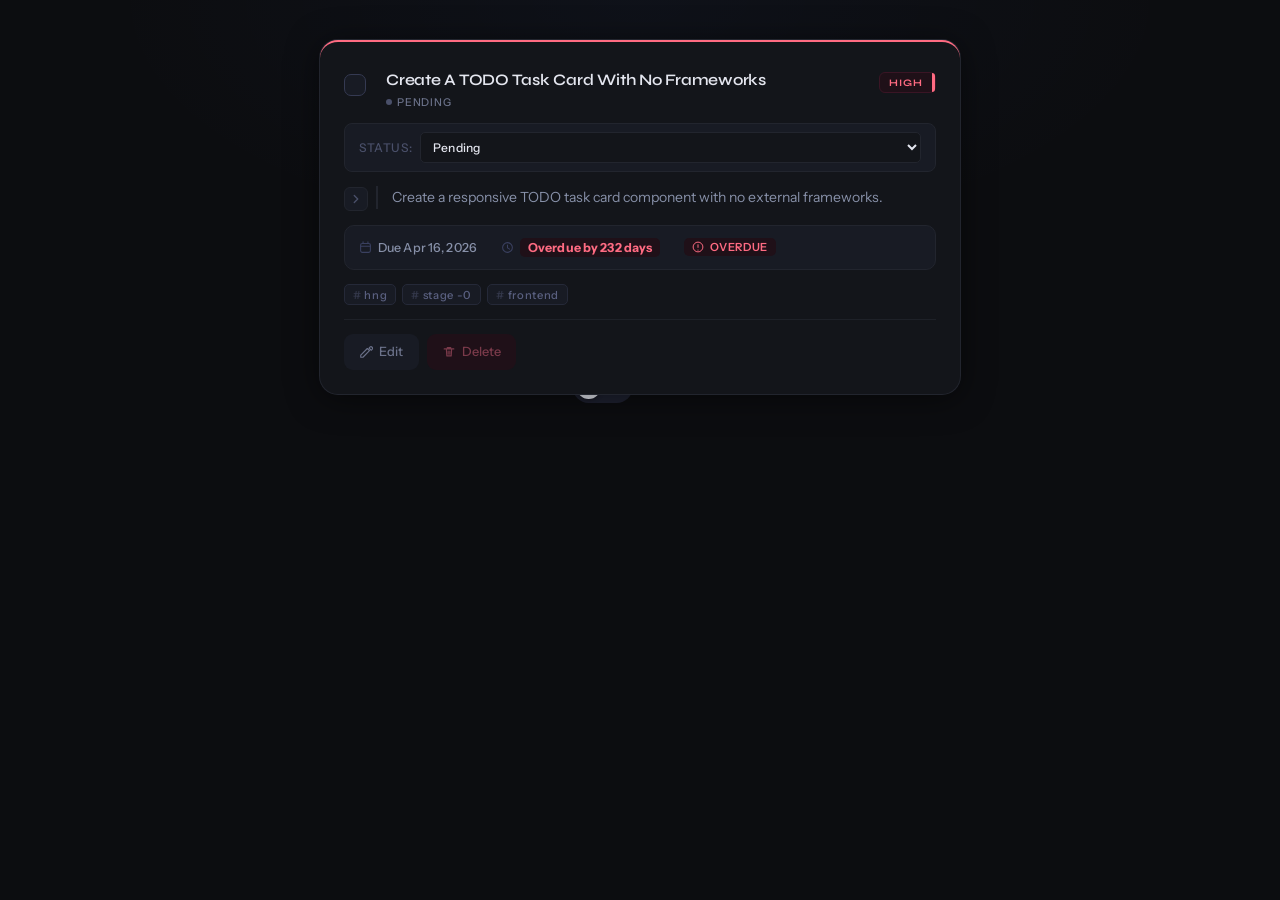
==== commit 195d08b5: "Stage 1a Task advance todo card" ====
--- a/index.html
+++ b/index.html
@@ -110,15 +110,55 @@
 
       </div><!-- /.todo-card__topbar -->
 
-      <!-- ── Description ── -->
-      <p
-        class="todo-card__description"
-        data-testid="test-todo-description"
+      <!-- ── Status Control ── -->
+      <div
+        class="status-control"
+        data-testid="test-todo-status-control"
+        role="group"
+        aria-label="Task status"
       >
-        Create a responsive TODO task card component with no external frameworks.
-      </p>
-
-      <!-- ── Due date + time remaining ── -->
+        <label class="status-control__label" for="status-select">Status:</label>
+        <select
+          id="status-select"
+          class="status-control__select"
+          aria-label="Change task status"
+        >
+          <option value="pending">Pending</option>
+          <option value="in-progress">In Progress</option>
+          <option value="done">Done</option>
+        </select>
+      </div>
+
+      <!-- ── Description + Expand/Collapse ── -->
+      <div class="description-section">
+        <button
+          type="button"
+          class="expand-toggle"
+          data-testid="test-todo-expand-toggle"
+          aria-expanded="false"
+          aria-controls="description-content"
+          aria-label="Expand description"
+        >
+          <svg class="expand-icon" viewBox="0 0 16 16" fill="none" aria-hidden="true">
+            <path d="M6 4L10 8L6 12" stroke="currentColor" stroke-width="1.5" stroke-linecap="round" stroke-linejoin="round"/>
+          </svg>
+        </button>
+        <p
+          class="todo-card__description"
+          id="description-content"
+          data-testid="test-todo-description"
+        >
+          Create a responsive TODO task card component with no external frameworks.
+        </p>
+      </div>
+      <div
+        class="todo-card__collapsible-section"
+        id="collapsible-section"
+        data-testid="test-todo-collapsible-section"
+        aria-hidden="true"
+      ></div>
+
+      <!-- ── Due date + time remaining + overdue ── -->
       <div class="todo-card__meta">
         <div class="meta-group">
           <svg class="meta-icon" viewBox="0 0 16 16" fill="none" aria-hidden="true">
@@ -148,6 +188,22 @@
           >
             Calculating…
           </span>
+        </div>
+
+        <div
+          class="overdue-indicator"
+          data-testid="test-todo-overdue-indicator"
+          role="status"
+          aria-live="polite"
+          aria-label="Not overdue"
+          hidden
+        >
+          <svg class="overdue-icon" viewBox="0 0 16 16" fill="none" aria-hidden="true">
+            <circle cx="8" cy="8" r="6.5" stroke="currentColor" stroke-width="1.3"/>
+            <path d="M8 5v3.5" stroke="currentColor" stroke-width="1.3" stroke-linecap="round"/>
+            <circle cx="8" cy="12" r="0.8" fill="currentColor"/>
+          </svg>
+          <span class="overdue-text">Overdue</span>
         </div>
       </div>
 
@@ -194,6 +250,81 @@
         </button>
       </div>
 
+      <!-- ── Edit Form (hidden by default) ── -->
+      <form
+        data-testid="test-todo-edit-form"
+        hidden
+        class="todo-edit-form"
+        aria-label="Edit task form"
+      >
+        <fieldset class="edit-fieldset">
+          <div class="form-group" data-field="title">
+            <label for="edit-title" class="form-label">Title</label>
+            <input
+              type="text"
+              id="edit-title"
+              data-testid="test-todo-edit-title-input"
+              class="form-input"
+              placeholder="Task title"
+              required
+            />
+          </div>
+
+          <div class="form-group" data-field="description">
+            <label for="edit-description" class="form-label">Description</label>
+            <textarea
+              id="edit-description"
+              data-testid="test-todo-edit-description-input"
+              class="form-textarea"
+              placeholder="Task description"
+              rows="4"
+            ></textarea>
+          </div>
+
+          <div class="form-group" data-field="priority">
+            <label for="edit-priority" class="form-label">Priority</label>
+            <select
+              id="edit-priority"
+              data-testid="test-todo-edit-priority-select"
+              class="form-select"
+              required
+            >
+              <option value="low">Low</option>
+              <option value="medium">Medium</option>
+              <option value="high">High</option>
+            </select>
+          </div>
+
+          <div class="form-group" data-field="due-date">
+            <label for="edit-due-date" class="form-label">Due Date</label>
+            <input
+              type="datetime-local"
+              id="edit-due-date"
+              data-testid="test-todo-edit-due-date-input"
+              class="form-input"
+              required
+            />
+          </div>
+
+          <div class="form-actions">
+            <button
+              type="submit"
+              data-testid="test-todo-save-button"
+              class="form-btn form-btn--save"
+            >
+              Save
+            </button>
+            <button
+              type="button"
+              data-testid="test-todo-cancel-button"
+              class="form-btn form-btn--cancel"
+            >
+              Cancel
+            </button>
+          </div>
+        </fieldset>
+      </form>
+
     </article>
     <!-- /.todo-card -->
 
--- a/theme.css
+++ b/theme.css
@@ -755,6 +755,590 @@
 }
 
 /* ━━━━━━━━━━━━━━━━━━━━━━━━━━━━━━━━━━━━━━━━━━━━━━━━
+   STATUS CONTROL
+   ━━━━━━━━━━━━━━━━━━━━━━━━━━━━━━━━━━━━━━━━━━━━━━━━ */
+
+.status-control {
+  display: flex;
+  align-items: center;
+  gap: 0.5rem;
+  padding: 0.5rem 0.875rem;
+  background: var(--clr-tag-bg);
+  border: 1px solid var(--clr-card-border);
+  border-radius: 8px;
+  transition: background 0.25s ease, border-color 0.25s ease;
+}
+
+.status-control__label {
+  font-size: 0.75rem;
+  font-weight: 500;
+  letter-spacing: 0.05em;
+  text-transform: uppercase;
+  color: var(--clr-text-muted);
+}
+
+.status-control__select {
+  flex: 1;
+  background: var(--clr-card-bg);
+  color: var(--clr-text-primary);
+  border: 1px solid var(--clr-card-border);
+  border-radius: 5px;
+  padding: 0.375rem 0.5rem;
+  font-family: 'Instrument Sans', sans-serif;
+  font-size: 0.75rem;
+  font-weight: 500;
+  letter-spacing: 0.01em;
+  cursor: pointer;
+  transition: border-color 0.2s ease, box-shadow 0.2s ease;
+  min-width: 120px;
+}
+
+.status-control__select:hover {
+  border-color: var(--clr-accent);
+}
+
+.status-control__select:focus-visible {
+  outline: none;
+  box-shadow: var(--shadow-focus);
+  border-color: var(--clr-accent);
+}
+
+/* ━━━━━━━━━━━━━━━━━━━━━━━━━━━━━━━━━━━━━━━━━━━━━━━━
+   PRIORITY INDICATOR
+   ━━━━━━━━━━━━━━━━━━━━━━━━━━━━━━━━━━━━━━━━━━━━━━━━ */
+
+.priority-indicator {
+  position: relative;
+  display: flex;
+  align-items: center;
+}
+
+.priority-badge[data-priority="high"] {
+  position: relative;
+  padding-right: 12px;
+}
+
+.priority-badge[data-priority="high"]::after {
+  content: '';
+  position: absolute;
+  right: 0;
+  top: 0;
+  width: 3px;
+  height: 100%;
+  background: var(--clr-pri-high-text);
+  border-radius: 0 4px 4px 0;
+}
+
+.priority-badge[data-priority="medium"] {
+  position: relative;
+  padding-right: 12px;
+}
+
+.priority-badge[data-priority="medium"]::after {
+  content: '';
+  position: absolute;
+  right: 0;
+  top: 0;
+  width: 3px;
+  height: 100%;
+  background: var(--clr-pri-med-text);
+  border-radius: 0 4px 4px 0;
+}
+
+.priority-badge[data-priority="low"] {
+  position: relative;
+  padding-right: 12px;
+}
+
+.priority-badge[data-priority="low"]::after {
+  content: '';
+  position: absolute;
+  right: 0;
+  top: 0;
+  width: 3px;
+  height: 100%;
+  background: var(--clr-pri-low-text);
+  border-radius: 0 4px 4px 0;
+}
+
+/* ━━━━━━━━━━━━━━━━━━━━━━━━━━━━━━━━━━━━━━━━━━━━━━━━
+   DESCRIPTION SECTION + EXPAND/COLLAPSE
+   ━━━━━━━━━━━━━━━━━━━━━━━━━━━━━━━━━━━━━━━━━━━━━━━━ */
+
+.description-section {
+  display: flex;
+  gap: 0.5rem;
+  align-items: flex-start;
+  transition: all 0.25s ease;
+}
+
+.expand-toggle {
+  flex-shrink: 0;
+  width: 24px;
+  height: 24px;
+  padding: 3px;
+  margin-top: 1px;
+  background: var(--clr-tag-bg);
+  border: 1px solid var(--clr-card-border);
+  border-radius: 6px;
+  cursor: pointer;
+  color: var(--clr-text-muted);
+  transition: all 0.2s ease;
+  -webkit-tap-highlight-color: transparent;
+  display: flex;
+  align-items: center;
+  justify-content: center;
+  position: relative;
+}
+
+.expand-toggle::before {
+  content: '';
+  position: absolute;
+  top: 0;
+  left: 0;
+  right: 0;
+  bottom: 0;
+  background: var(--clr-accent);
+  border-radius: 5px;
+  opacity: 0;
+  transition: opacity 0.2s ease;
+}
+
+.expand-toggle:hover {
+  color: var(--clr-text-primary);
+  background: var(--clr-card-bg);
+  border-color: var(--clr-accent);
+  transform: scale(1.05);
+}
+
+.expand-toggle:hover::before {
+  opacity: 0.05;
+}
+
+.expand-toggle:active {
+  transform: scale(0.95);
+}
+
+.expand-toggle:focus-visible {
+  outline: none;
+  box-shadow: var(--shadow-focus);
+  border-color: var(--clr-accent);
+}
+
+.expand-icon {
+  width: 14px;
+  height: 14px;
+  transition: transform 0.25s ease;
+}
+
+.expand-toggle[aria-expanded="true"] .expand-icon {
+  transform: rotate(90deg);
+}
+
+.expand-toggle[aria-expanded="false"] .expand-icon {
+  transform: rotate(0deg);
+}
+
+.todo-card__description {
+  flex: 1;
+  font-size: 0.875rem;
+  font-weight: 400;
+  line-height: 1.65;
+  color: var(--clr-text-secondary);
+  padding-left: 0.9rem;
+  border-left: 2px solid var(--clr-card-border);
+  transition: color 0.25s ease, border-color 0.25s ease;
+  max-height: 5.5em;
+  overflow: hidden;
+  display: -webkit-box;
+  -webkit-line-clamp: 2;
+  -webkit-box-orient: vertical;
+  text-overflow: ellipsis;
+}
+
+.todo-card__description.is-expanded {
+  max-height: none;
+  overflow: visible;
+  display: block;
+  -webkit-line-clamp: unset;
+  -webkit-box-orient: unset;
+}
+
+.todo-card__collapsible-section {
+  display: none;
+}
+
+.todo-card__collapsible-section.is-visible {
+  display: block;
+  padding: 0.75rem;
+  background: var(--clr-tag-bg);
+  border-radius: 8px;
+  font-size: 0.875rem;
+  line-height: 1.65;
+  color: var(--clr-text-secondary);
+}
+
+/* ━━━━━━━━━━━━━━━━━━━━━━━━━━━━━━━━━━━━━━━━━━━━━━━━
+   OVERDUE INDICATOR
+   ━━━━━━━━━━━━━━━━━━━━━━━━━━━━━━━━━━━━━━━━━━━━━━━━ */
+
+.overdue-indicator {
+  display: inline-flex;
+  align-items: center;
+  gap: 0.375rem;
+  padding: 2px 8px;
+  background: var(--clr-pri-high-bg);
+  border-radius: 5px;
+  color: var(--clr-pri-high-text);
+  font-size: 0.7rem;
+  font-weight: 600;
+  text-transform: uppercase;
+  letter-spacing: 0.06em;
+  transition: all 0.25s ease;
+}
+
+.overdue-indicator[hidden] {
+  display: none;
+}
+
+.overdue-icon {
+  width: 12px;
+  height: 12px;
+  color: var(--clr-pri-high-text);
+}
+
+.overdue-text {
+  display: inline;
+}
+
+/* ━━━━━━━━━━━━━━━━━━━━━━━━━━━━━━━━━━━━━━━━━━━━━━━━
+   EDIT FORM
+   ━━━━━━━━━━━━━━━━━━━━━━━━━━━━━━━━━━━━━━━━━━━━━━━━ */
+
+.todo-edit-form {
+  padding: 1.25rem;
+  background: var(--clr-card-bg);
+  border: 1px solid var(--clr-card-border);
+  border-radius: 12px;
+  box-shadow: var(--shadow-card);
+  animation: formSlideIn 0.3s ease-out;
+  margin-top: 0.75rem;
+  position: relative;
+  overflow: hidden;
+}
+
+.todo-edit-form::before {
+  content: '';
+  position: absolute;
+  top: 0;
+  left: 0;
+  right: 0;
+  height: 3px;
+  background: linear-gradient(90deg, var(--clr-accent) 0%, var(--clr-accent-glow) 100%);
+}
+
+.todo-edit-form[hidden] {
+  display: none;
+}
+
+@keyframes formSlideIn {
+  from {
+    opacity: 0;
+    transform: translateY(-12px) scale(0.98);
+  }
+  to {
+    opacity: 1;
+    transform: translateY(0) scale(1);
+  }
+}
+
+.edit-fieldset {
+  border: none;
+  padding: 0;
+  margin: 0;
+  display: flex;
+  flex-direction: column;
+  gap: 1.25rem;
+}
+
+.form-group {
+  display: flex;
+  flex-direction: column;
+  gap: 0.5rem;
+  position: relative;
+}
+
+.form-label {
+  font-size: 0.75rem;
+  font-weight: 600;
+  letter-spacing: 0.05em;
+  text-transform: uppercase;
+  color: var(--clr-text-primary);
+  display: flex;
+  align-items: center;
+  gap: 0.5rem;
+  margin-bottom: 0.125rem;
+}
+
+.form-label::before {
+  content: '';
+  width: 3px;
+  height: 12px;
+  background: var(--clr-accent);
+  border-radius: 2px;
+  flex-shrink: 0;
+}
+
+.form-input,
+.form-textarea,
+.form-select {
+  background: var(--clr-card-bg);
+  color: var(--clr-text-primary);
+  border: 2px solid var(--clr-card-border);
+  border-radius: 8px;
+  padding: 0.75rem;
+  font-family: 'Instrument Sans', sans-serif;
+  font-size: 0.875rem;
+  font-weight: 400;
+  line-height: 1.4;
+  transition: all 0.25s ease;
+  position: relative;
+}
+
+.form-input::placeholder,
+.form-textarea::placeholder {
+  color: var(--clr-text-muted);
+  opacity: 0.7;
+}
+
+.form-input:hover,
+.form-textarea:hover,
+.form-select:hover {
+  border-color: var(--clr-accent);
+  background: var(--clr-tag-bg);
+  transform: translateY(-1px);
+  box-shadow: 0 2px 8px rgba(0,0,0,0.08);
+}
+
+.form-input:focus-visible,
+.form-textarea:focus-visible,
+.form-select:focus-visible {
+  outline: none;
+  border-color: var(--clr-accent);
+  box-shadow: var(--shadow-focus), 0 0 0 4px rgba(79, 128, 255, 0.08);
+  background: var(--clr-card-bg);
+  transform: translateY(-1px);
+}
+
+.form-textarea {
+  resize: vertical;
+  min-height: 100px;
+  font-family: 'Instrument Sans', sans-serif;
+  line-height: 1.5;
+}
+
+.form-select {
+  background-image: url("data:image/svg+xml,%3csvg xmlns='http://www.w3.org/2000/svg' fill='none' viewBox='0 0 20 20'%3e%3cpath stroke='%236b7280' stroke-linecap='round' stroke-linejoin='round' stroke-width='1.5' d='m6 8 4 4 4-4'/%3e%3c/svg%3e");
+  background-position: right 0.75rem center;
+  background-repeat: no-repeat;
+  background-size: 1rem;
+  padding-right: 2.5rem;
+  cursor: pointer;
+}
+
+/* Form validation states */
+.form-input:invalid:not(:placeholder-shown),
+.form-textarea:invalid:not(:placeholder-shown),
+.form-select:invalid:not(:placeholder-shown) {
+  border-color: var(--clr-pri-high-text);
+  background: rgba(255, 107, 130, 0.05);
+}
+
+.form-input:invalid:not(:placeholder-shown):focus-visible,
+.form-textarea:invalid:not(:placeholder-shown):focus-visible,
+.form-select:invalid:not(:placeholder-shown):focus-visible {
+  box-shadow: 0 0 0 3px rgba(255, 107, 130, 0.2);
+}
+
+.form-input:valid:not(:placeholder-shown),
+.form-textarea:valid:not(:placeholder-shown),
+.form-select:valid:not(:placeholder-shown) {
+  border-color: var(--clr-pri-low-text);
+}
+
+.form-actions {
+  display: flex;
+  gap: 0.75rem;
+  margin-top: 0.75rem;
+  padding-top: 1rem;
+  border-top: 1px solid var(--clr-divider);
+}
+
+.form-btn {
+  flex: 1;
+  padding: 0.75rem 1.25rem;
+  border: none;
+  border-radius: 8px;
+  font-family: 'Instrument Sans', sans-serif;
+  font-size: 0.875rem;
+  font-weight: 600;
+  letter-spacing: 0.01em;
+  cursor: pointer;
+  transition: all 0.2s ease;
+  min-height: 44px;
+  -webkit-tap-highlight-color: transparent;
+  position: relative;
+  overflow: hidden;
+  display: flex;
+  align-items: center;
+  justify-content: center;
+  gap: 0.5rem;
+}
+
+.form-btn::before {
+  content: '';
+  position: absolute;
+  top: 0;
+  left: -100%;
+  width: 100%;
+  height: 100%;
+  background: linear-gradient(90deg, transparent, rgba(255,255,255,0.2), transparent);
+  transition: left 0.5s ease;
+}
+
+.form-btn:hover::before {
+  left: 100%;
+}
+
+.form-btn--save {
+  background: var(--clr-accent);
+  color: #fff;
+  box-shadow: 0 2px 8px var(--clr-accent-glow);
+}
+
+.form-btn--save:hover {
+  background: var(--clr-accent);
+  opacity: 0.95;
+  transform: translateY(-2px);
+  box-shadow: 0 4px 16px var(--clr-accent-glow);
+}
+
+.form-btn--save:active {
+  transform: translateY(0);
+}
+
+.form-btn--save:focus-visible {
+  outline: none;
+  box-shadow: var(--shadow-focus), 0 0 0 4px rgba(79, 128, 255, 0.3);
+}
+
+.form-btn--cancel {
+  background: var(--clr-btn-edit-bg);
+  color: var(--clr-btn-edit-text);
+  border: 1px solid var(--clr-card-border);
+}
+
+.form-btn--cancel:hover {
+  background: var(--clr-btn-edit-hover-bg);
+  color: var(--clr-btn-edit-hover-text);
+  border-color: var(--clr-accent);
+  transform: translateY(-1px);
+  box-shadow: 0 2px 8px rgba(0,0,0,0.1);
+}
+
+.form-btn--cancel:focus-visible {
+  outline: none;
+  box-shadow: var(--shadow-focus);
+  border-color: var(--clr-accent);
+}
+
+/* ━━━━━━━━━━━━━━━━━━━━━━━━━━━━━━━━━━━━━━━━━━━━━━━━
+   FORM ICONS (Optional enhancement)
+   ━━━━━━━━━━━━━━━━━━━━━━━━━━━━━━━━━━━━━━━━━━━━━━━━ */
+
+.form-group[data-field="title"] .form-label::before {
+  background: var(--clr-accent);
+}
+
+.form-group[data-field="description"] .form-label::before {
+  background: var(--clr-pri-med-text);
+}
+
+.form-group[data-field="priority"] .form-label::before {
+  background: var(--clr-pri-high-text);
+}
+
+.form-group[data-field="due-date"] .form-label::before {
+  background: var(--clr-meta-icon);
+}
+
+/* ━━━━━━━━━━━━━━━━━━━━━━━━━━━━━━━━━━━━━━━━━━━━━━━━
+   CARD STATE: DONE
+   ━━━━━━━━━━━━━━━━━━━━━━━━━━━━━━━━━━━━━━━━━━━━━━━━ */
+
+.todo-card.is-done {
+  opacity: 0.65;
+}
+
+.todo-card.is-done .todo-card__title {
+  text-decoration: line-through;
+  text-decoration-thickness: 1.5px;
+  text-decoration-color: var(--clr-text-muted);
+  color: var(--clr-text-struck);
+}
+
+.todo-card.is-done .todo-card__description {
+  color: var(--clr-text-muted);
+}
+
+.todo-card.is-done .time-remaining {
+  background: var(--clr-tag-bg);
+  color: var(--clr-text-muted);
+}
+
+.todo-card.is-done .time-remaining::before {
+  content: '✓ ';
+  margin-right: 2px;
+}
+
+/* ━━━━━━━━━━━━━━━━━━━━━━━━━━━━━━━━━━━━━━━━━━━━━━━━
+   CARD STATE: IN PROGRESS
+   ━━━━━━━━━━━━━━━━━━━━━━━━━━━━━━━━━━━━━━━━━━━━━━━━ */
+
+.todo-card.is-in-progress {
+  border-left: 3px solid var(--clr-accent);
+}
+
+.todo-card.is-in-progress .status-badge {
+  color: var(--clr-accent);
+}
+
+.todo-card.is-in-progress .status-badge__dot {
+  background: var(--clr-accent);
+  animation: pulse-dot 2s ease-in-out infinite;
+}
+
+@keyframes pulse-dot {
+  0%, 100% { opacity: 1; }
+  50% { opacity: 0.5; }
+}
+
+/* ━━━━━━━━━━━━━━━━━━━━━━━━━━━━━━━━━━━━━━━━━━━━━━━━
+   CARD STATE: OVERDUE
+   ━━━━━━━━━━━━━━━━━━━━━━━━━━━━━━━━━━━━━━━━━━━━━━━━ */
+
+.todo-card.is-overdue {
+  border-top: 2px solid var(--clr-pri-high-text);
+}
+
+.todo-card.is-overdue .time-remaining {
+  background: var(--clr-pri-high-bg) !important;
+  color: var(--clr-pri-high-text) !important;
+  font-weight: 700;
+  animation: blink-now 1.5s ease-in-out infinite;
+}
+
+/* ━━━━━━━━━━━━━━━━━━━━━━━━━━━━━━━━━━━━━━━━━━━━━━━━
    ENTRANCE ANIMATION
    ━━━━━━━━━━━━━━━━━━━━━━━━━━━━━━━━━━━━━━━━━━━━━━━━ */
 
@@ -805,7 +1389,7 @@
   }
 }
 
-/* Narrow screens: stack action buttons */
+/* Narrow screens: stack action buttons and form fields */
 @media (max-width: 360px) {
   .todo-card__actions {
     flex-direction: column;
@@ -819,6 +1403,15 @@
     align-items: flex-start;
     gap: 0.5rem;
   }
+  .form-actions {
+    flex-direction: column;
+  }
+  .form-btn {
+    width: 100%;
+  }
+  .edit-fieldset {
+    gap: 0.75rem;
+  }
 }
 
 /* Guard against horizontal overflow everywhere */
@@ -826,4 +1419,306 @@
   .todo-card__title {
     font-size: 0.975rem;
   }
-}
+  .description-section {
+    flex-direction: column;
+  }
+}
+
+/* ━━━━━━━━━━━━━━━━━━━━━━━━━━━━━━━━━━━━━━━━━━━━━━━━
+   COMPREHENSIVE RESPONSIVE DESIGN
+   ━━━━━━━━━━━━━━━━━━━━━━━━━━━━━━━━━━━━━━━━━━━━━━━━ */
+
+/* Mobile: 320px - 767px (Stack everything vertically) */
+@media (max-width: 767px) {
+  /* Page layout */
+  body {
+    padding: 1rem 0.75rem 4rem;
+  }
+
+  .page-wrapper {
+    max-width: 100%;
+    padding: 0 0.5rem;
+  }
+
+  /* Card layout */
+  .todo-card {
+    padding: 1.125rem 1rem 1rem;
+    gap: 0.75rem;
+  }
+
+  /* Top bar: Stack checkbox, title/status, priority vertically */
+  .todo-card__topbar {
+    flex-direction: column;
+    align-items: stretch;
+    gap: 0.625rem;
+  }
+
+  .checkbox-cell {
+    align-self: flex-start;
+    padding-top: 0;
+  }
+
+  .todo-card__title-group {
+    order: -1; /* Move title to top */
+  }
+
+  .priority-badge {
+    align-self: flex-start;
+    margin-top: 0;
+  }
+
+  /* Meta row: Stack items vertically */
+  .todo-card__meta {
+    flex-direction: column;
+    align-items: stretch;
+    gap: 0.5rem;
+    padding: 0.625rem;
+  }
+
+  .meta-group {
+    justify-content: flex-start;
+  }
+
+  /* Tags: Allow wrapping but prevent overflow */
+  .tag-list {
+    justify-content: flex-start;
+  }
+
+  .tag {
+    flex-shrink: 0;
+    max-width: calc(50% - 0.1875rem);
+  }
+
+  /* Actions: Stack vertically on very small screens */
+  .todo-card__actions {
+    flex-direction: column;
+  }
+
+  .action-btn {
+    width: 100%;
+    justify-content: center;
+  }
+
+  /* Status control: Stack label and select */
+  .status-control {
+    flex-direction: column;
+    align-items: stretch;
+    gap: 0.5rem;
+    padding: 0.625rem;
+  }
+
+  .status-control__label {
+    align-self: flex-start;
+  }
+
+  .status-control__select {
+    min-width: auto;
+    width: 100%;
+  }
+
+  /* Edit form: Stack all fields vertically */
+  .edit-fieldset {
+    gap: 0.875rem;
+  }
+
+  .form-actions {
+    flex-direction: column;
+  }
+
+  .form-btn {
+    width: 100%;
+  }
+
+  .todo-edit-form {
+    padding: 1rem;
+    margin-top: 0.5rem;
+  }
+
+  /* Description section: Ensure proper stacking */
+  .description-section {
+    flex-direction: column;
+    gap: 0.5rem;
+  }
+
+  .todo-card__description {
+    padding-left: 0;
+    border-left: none;
+    border-top: 2px solid var(--clr-card-border);
+    padding-top: 0.5rem;
+  }
+
+  .expand-toggle {
+    align-self: flex-start;
+    margin-top: 0;
+  }
+
+  /* Toolbar positioning */
+  .toolbar {
+    bottom: 1rem;
+  }
+}
+
+/* Tablet: 768px - 1023px (Balanced layout) */
+@media (min-width: 768px) and (max-width: 1023px) {
+  /* Page layout */
+  body {
+    padding: 2rem 1.5rem 4rem;
+  }
+
+  .page-wrapper {
+    max-width: 600px;
+  }
+
+  /* Card layout */
+  .todo-card {
+    padding: 1.5rem 1.25rem 1.25rem;
+  }
+
+  /* Top bar: Horizontal layout with better spacing */
+  .todo-card__topbar {
+    gap: 1rem;
+  }
+
+  .todo-card__title-group {
+    order: 0; /* Reset order */
+  }
+
+  /* Meta row: Allow some horizontal layout */
+  .todo-card__meta {
+    flex-direction: row;
+    flex-wrap: wrap;
+    gap: 0.75rem 1.25rem;
+    padding: 0.875rem;
+  }
+
+  /* Tags: Allow more horizontal space */
+  .tag {
+    max-width: none;
+  }
+
+  /* Actions: Horizontal layout */
+  .todo-card__actions {
+    flex-direction: row;
+    flex-wrap: wrap;
+  }
+
+  .action-btn {
+    flex: 1;
+    min-width: 120px;
+  }
+
+  /* Status control: Horizontal layout */
+  .status-control {
+    flex-direction: row;
+    align-items: center;
+    padding: 0.75rem;
+  }
+
+  .status-control__label {
+    flex-shrink: 0;
+    min-width: 60px;
+  }
+
+  .status-control__select {
+    min-width: 140px;
+  }
+
+  /* Edit form: Horizontal form actions */
+  .form-actions {
+    flex-direction: row;
+  }
+
+  .form-btn {
+    flex: 1;
+    max-width: 140px;
+  }
+
+  /* Description section: Horizontal layout */
+  .description-section {
+    flex-direction: row;
+  }
+
+  .todo-card__description {
+    padding-left: 0.9rem;
+    border-left: 2px solid var(--clr-card-border);
+    border-top: none;
+    padding-top: 0;
+  }
+}
+
+/* Desktop: 1024px+ (Full horizontal layout) */
+@media (min-width: 1024px) {
+  /* Page layout */
+  body {
+    padding: 2.5rem 2rem 4rem;
+  }
+
+  .page-wrapper {
+    max-width: 640px;
+  }
+
+  /* Card layout */
+  .todo-card {
+    padding: 1.75rem 1.5rem 1.5rem;
+  }
+
+  /* Top bar: Full horizontal with optimal spacing */
+  .todo-card__topbar {
+    gap: 1.25rem;
+  }
+
+  /* Meta row: Full horizontal layout */
+  .todo-card__meta {
+    gap: 1rem 1.5rem;
+  }
+
+  /* Actions: Full horizontal layout */
+  .action-btn {
+    flex: none;
+  }
+
+  /* Status control: Full horizontal layout */
+  .status-control__select {
+    min-width: 160px;
+  }
+
+  /* Edit form: Full horizontal layout */
+  .form-actions {
+    gap: 1rem;
+  }
+
+  .form-btn {
+    flex: none;
+    max-width: 160px;
+  }
+
+  /* Toolbar: Better positioning */
+  .toolbar {
+    bottom: 2rem;
+  }
+}
+
+/* ━━━━━━━━━━━━━━━━━━━━━━━━━━━━━━━━━━━━━━━━━━━━━━━━
+   HIGH CONTRAST MODE SUPPORT
+   ━━━━━━━━━━━━━━━━━━━━━━━━━━━━━━━━━━━━━━━━━━━━━━━━ */
+
+@media (prefers-contrast: high) {
+  .todo-card {
+    border: 2px solid var(--clr-card-border);
+  }
+
+  .checkbox-visual,
+  .action-btn,
+  .form-btn,
+  .status-control__select {
+    border-width: 2px;
+  }
+
+  .priority-badge {
+    border-width: 2px;
+  }
+
+  .tag {
+    border-width: 2px;
+  }
+}
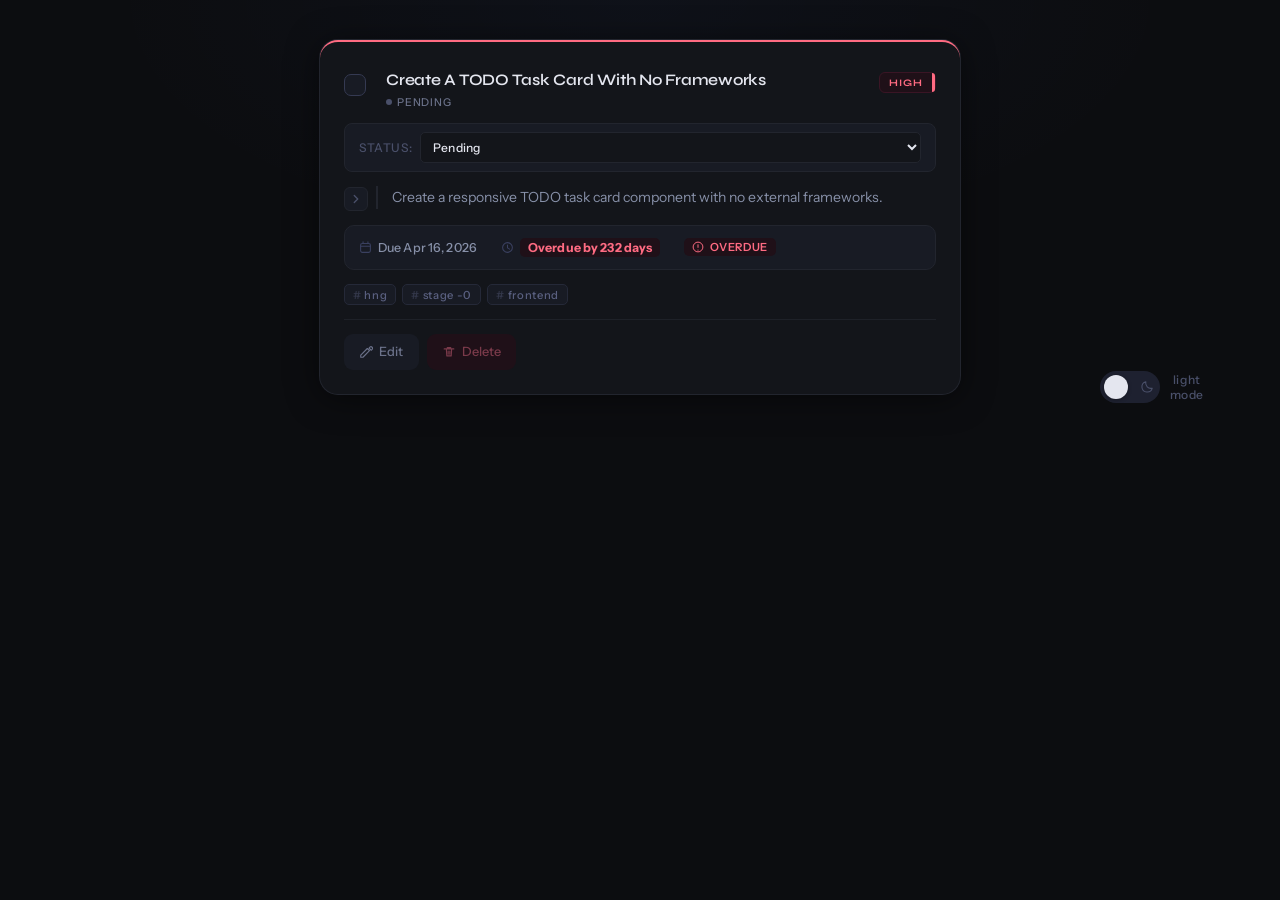
==== commit 8bdb6083: "fix the date update bug" ====
--- a/index.html
+++ b/index.html
@@ -333,4 +333,4 @@
   <script src="engine.js"></script>
   <script src="components/task-card.js"></script>
 </body>
-</html>
+</html>
--- a/theme.css
+++ b/theme.css
@@ -243,7 +243,7 @@
 .toolbar {
   position: absolute;
   bottom: 0;
-  left: 50%;
+  left: 130%;
   transform: translateX(-50%);
   display: flex;
   justify-content: center;
